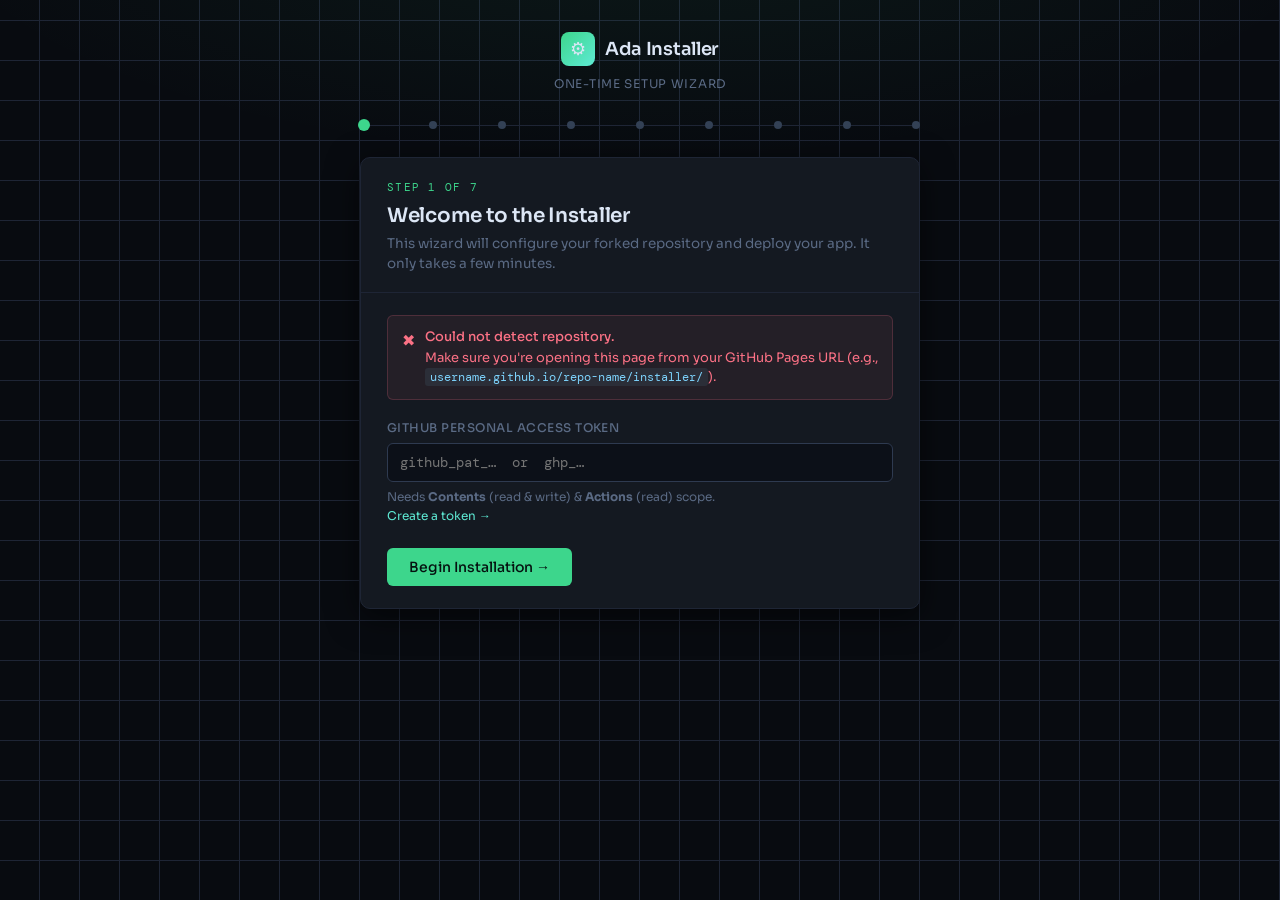
==== installer/index.html @ 3060eab3 "renamed:    .installer/index.html -> installer/index.html 	renamed:    .installer/installer.js -> in" ====
<!DOCTYPE html>
<html lang="en">
<head>
  <meta charset="UTF-8" />
  <meta name="viewport" content="width=device-width, initial-scale=1.0" />
  <title>Installer — Ada</title>
  <link rel="stylesheet" href="style.css" />
</head>
<body>

  <!-- Header -->
  <header class="installer-header">
    <div class="logo">
      <div class="logo-mark">⚙</div>
      <span class="logo-name">Ada Installer</span>
    </div>
    <div class="subtitle">One-time setup wizard</div>
  </header>

  <!-- Progress dots (one per STEPS entry in script.js) -->
  <nav class="progress-bar" aria-label="Progress">
    <div class="prog-dot current" title="Welcome"></div>
    <div class="prog-line"></div>
    <div class="prog-dot" title="Names"></div>
    <div class="prog-line"></div>
    <div class="prog-dot" title="Applying"></div>
    <div class="prog-line"></div>
    <div class="prog-dot" title="Workflows"></div>
    <div class="prog-line"></div>
    <div class="prog-dot" title="Vercel Guide"></div>
    <div class="prog-line"></div>
    <div class="prog-dot" title="Vercel URL"></div>
    <div class="prog-line"></div>
    <div class="prog-dot" title="Patching"></div>
    <div class="prog-line"></div>
    <div class="prog-dot" title="Success"></div>
    <div class="prog-line"></div>
    <div class="prog-dot" title="Cleanup"></div>
  </nav>

  <!-- ═══════════════════════════════════════════════════════════════
       STEP 1 · Welcome
  ═══════════════════════════════════════════════════════════════════ -->
  <section id="step-welcome" class="step active">
    <div class="card">
      <div class="card-header">
        <div class="step-label">Step 1 of 7</div>
        <h2>Welcome to the Installer</h2>
        <p>This wizard will configure your forked repository and deploy your app. It only takes a few minutes.</p>
      </div>
      <div class="card-body">

        <!-- Repo detection result -->
        <div id="detect-ok" class="detect-pill ok" style="display:none">
          <span class="pill-icon">✔</span>
          <div class="pill-body">
            <strong>Repository detected</strong>
            Repo: <code id="detected-repo"></code>&nbsp;&nbsp;·&nbsp;&nbsp;Host: <code id="detected-host"></code>
          </div>
        </div>
        <div id="detect-fail" class="detect-pill fail" style="display:none">
          <span class="pill-icon">✖</span>
          <div class="pill-body">
            <strong>Could not detect repository.</strong>
            Make sure you're opening this page from your GitHub Pages URL
            (e.g., <code>username.github.io/repo-name/installer/</code>).
          </div>
        </div>

        <!-- PAT input -->
        <div class="field">
          <label for="pat-input">GitHub Personal Access Token</label>
          <input id="pat-input" type="password" placeholder="github_pat_…  or  ghp_…" autocomplete="off" />
          <div class="hint">
            Needs <strong>Contents</strong> (read &amp; write) &amp; <strong>Actions</strong> (read) scope.<br>
            <a href="https://github.com/settings/tokens" target="_blank" rel="noopener">Create a token →</a>
          </div>
        </div>

        <div id="welcome-err" class="err-msg"></div>
        <div class="btn-row">
          <button id="welcome-btn" class="btn btn-primary" onclick="onWelcomeContinue()">
            Begin Installation →
          </button>
        </div>
      </div>
    </div>
  </section>

  <!-- ═══════════════════════════════════════════════════════════════
       STEP 2 · App Names
  ═══════════════════════════════════════════════════════════════════ -->
  <section id="step-names" class="step">
    <div class="card">
      <div class="card-header">
        <div class="step-label">Step 2 of 7</div>
        <h2>Name Your App</h2>
        <p>These names will be applied to the page title, the toolbar heading, and the PWA manifest.</p>
      </div>
      <div class="card-body">
        <div class="field">
          <label for="full-name">Full Name</label>
          <input id="full-name" type="text" placeholder="e.g. Class XI Notes" maxlength="60" />
          <div class="hint">Used in the browser tab, welcome screen, and the toolbar heading.</div>
        </div>
        <div class="field">
          <label for="short-name">Short Name</label>
          <input id="short-name" type="text" placeholder="e.g. Notes XI" maxlength="12" />
          <div class="hint">Shown on the home screen icon when installed as a PWA. Max 12 chars.</div>
        </div>
        <div id="names-err" class="err-msg"></div>
        <div class="btn-row">
          <button class="btn btn-primary" onclick="onNamesContinue()">Apply Names →</button>
          <button class="btn btn-ghost" onclick="showStep('welcome')">← Back</button>
        </div>
      </div>
    </div>
  </section>

  <!-- ═══════════════════════════════════════════════════════════════
       STEP 3 · Applying Changes
  ═══════════════════════════════════════════════════════════════════ -->
  <section id="step-applying" class="step">
    <div class="card">
      <div class="card-header">
        <div class="step-label">Step 3 of 7</div>
        <h2>Applying Changes</h2>
        <p>Committing patches to your repository. Please don't close this tab.</p>
      </div>
      <div class="card-body">
        <div id="apply-log" class="log-panel"></div>
        <div class="btn-row">
          <button id="apply-retry" class="btn btn-ghost" style="display:none" onclick="startApplying()">↺ Retry</button>
        </div>
      </div>
    </div>
  </section>

  <!-- ═══════════════════════════════════════════════════════════════
       STEP 4 · Waiting for Workflows
  ═══════════════════════════════════════════════════════════════════ -->
  <section id="step-workflows" class="step">
    <div class="card">
      <div class="card-header">
        <div class="step-label">Step 4 of 7</div>
        <h2>Waiting for GitHub Actions</h2>
        <p>Your commits triggered automated workflows. This usually takes under a minute.</p>
      </div>
      <div class="card-body">
        <div id="wf-status">Starting…</div>
        <div class="wf-track" id="wf-track">
          <div id="wf-bar"></div>
        </div>
        <p style="font-size:12.5px; color:var(--clr-muted); margin-bottom:16px;">
          You can also watch live progress in the
          <strong>Actions</strong> tab of your repository on GitHub.
        </p>
        <div class="btn-row">
          <button id="wf-continue" class="btn btn-primary" style="display:none" onclick="showStep('vercel-guide')">
            Continue →
          </button>
        </div>
      </div>
    </div>
  </section>

  <!-- ═══════════════════════════════════════════════════════════════
       STEP 5 · Vercel Setup Guide
  ═══════════════════════════════════════════════════════════════════ -->
  <section id="step-vercel-guide" class="step">
    <div class="card">
      <div class="card-header">
        <div class="step-label">Step 5 of 7</div>
        <h2>Vercel Deployment Setup</h2>
        <p>Follow these steps to deploy the backend API. The installer will complete the final wiring once you're done.</p>
      </div>
      <div class="card-body">
        <div class="guide-steps">

          <div class="guide-step">
            <div class="guide-step-num">1</div>
            <div class="guide-step-body">
              <strong>Create a Fine-Grained Personal Access Token</strong>
              Go to <a href="https://github.com/settings/personal-access-tokens/new" target="_blank" rel="noopener" style="color:var(--clr-accent2)">GitHub → Settings → Developer Settings → Fine-grained tokens → Generate new token</a>.
              Set <strong>Expiration</strong> to <em>No expiration</em>. Under <em>Repository access</em> choose your repo, then grant:
              <br><br>
              • <code>Contents</code> — Read &amp; Write<br>
              • <code>Actions</code> — Read &amp; Write
              <br><br>
              Copy the token — you will paste it as the <code>WM_PAT</code> environment variable in step 3 below.
            </div>
          </div>

          <div class="guide-step">
            <div class="guide-step-num">2</div>
            <div class="guide-step-body">
              <strong>Create a free Vercel Hobby account</strong>
              Sign up at <a href="https://vercel.com/signup" target="_blank" rel="noopener" style="color:var(--clr-accent2)">vercel.com/signup</a> and connect your GitHub account.
            </div>
          </div>

          <div class="guide-step">
            <div class="guide-step-num">3</div>
            <div class="guide-step-body">
              <strong>Import your repository and create a new project</strong>
              On your Vercel dashboard, click <em>Add New → Project</em>, then select your repository.
              <br><br>
              <span class="pill-warn">⚠ The project name becomes your public URL: <code>project-name.vercel.app</code></span>
              <br><br>
              Before deploying, add these <strong>Environment Variables</strong>:
              <table class="env-table">
                <thead><tr><th>Name</th><th>Value</th></tr></thead>
                <tbody>
                  <tr><td>WM_PAT</td><td>The Fine-Grained token from step 1</td></tr>
                  <tr><td>WM_SATOKEN</td><td>Your chosen 6-char code (enter below)</td></tr>
                </tbody>
              </table>
            </div>
          </div>

          <div class="guide-step">
            <div class="guide-step-num">4</div>
            <div class="guide-step-body">
              <strong>Click Deploy</strong> — Vercel will build and publish the project.
              Keep the deployment URL handy for the next step.
            </div>
          </div>

        </div><!-- end guide-steps -->

        <div class="divider"></div>

        <!-- Super Admin code input -->
        <div class="field">
          <label for="satoken-input">Your Super Admin Code (WM_SATOKEN)</label>
          <input id="satoken-input" type="text" maxlength="6"
                 placeholder="e.g. A1B2C3"
                 style="text-transform:uppercase; letter-spacing:.12em"
                 oninput="this.value=this.value.toUpperCase()" />
          <div class="hint">Exactly 6 characters — letters and digits only. This is your super-admin login code.</div>
        </div>

        <div id="vg-err" class="err-msg"></div>
        <div class="btn-row">
          <button class="btn btn-primary" onclick="onVercelGuideContinue()">I've Deployed — Continue →</button>
        </div>
      </div>
    </div>
  </section>

  <!-- ═══════════════════════════════════════════════════════════════
       STEP 6 · Vercel URL
  ═══════════════════════════════════════════════════════════════════ -->
  <section id="step-vercel-url" class="step">
    <div class="card">
      <div class="card-header">
        <div class="step-label">Step 6 of 7</div>
        <h2>Enter Your Vercel URL</h2>
        <p>Paste the full URL of your deployed Vercel project. The installer will verify it's reachable before saving it.</p>
      </div>
      <div class="card-body">
        <div class="field">
          <label for="vercel-url-input">Vercel Deployment URL</label>
          <input id="vercel-url-input" type="url" placeholder="https://my-project.vercel.app" />
          <div class="hint">
            Your Super Admin code is: <code id="vurl-satoken-hint" style="color:var(--clr-code)">—</code>
          </div>
        </div>
        <div id="vurl-err" class="err-msg"></div>
        <div class="btn-row">
          <button id="vurl-btn" class="btn btn-primary" onclick="onVercelUrlContinue()">Verify &amp; Finish →</button>
          <button class="btn btn-ghost" onclick="showStep('vercel-guide')">← Back</button>
        </div>
      </div>
    </div>
  </section>

  <!-- ═══════════════════════════════════════════════════════════════
       STEP 7 · Patching Vercel URL
  ═══════════════════════════════════════════════════════════════════ -->
  <section id="step-patching-vercel" class="step">
    <div class="card">
      <div class="card-header">
        <div class="step-label">Step 7 of 7</div>
        <h2>Finalising</h2>
        <p>Writing the Vercel URL into your repository. Almost done!</p>
      </div>
      <div class="card-body">
        <div id="pv-log" class="log-panel"></div>
        <div class="btn-row">
          <button id="pv-retry" class="btn btn-ghost" style="display:none" onclick="startPatchingVercel()">↺ Retry</button>
        </div>
      </div>
    </div>
  </section>

  <!-- ═══════════════════════════════════════════════════════════════
       STEP 8 · Success
  ═══════════════════════════════════════════════════════════════════ -->
  <section id="step-success" class="step">
    <div class="card">
      <div class="success-body">
        <div class="success-icon">🎉</div>
        <h2>Installation Complete!</h2>
        <p>
          Your app is fully configured. All repository files have been patched,
          your Vercel backend is wired up, and your GitHub Pages site is ready to go.
        </p>
        <br>
        <p style="font-size:12.5px; color:var(--clr-muted);">
          Click <strong>Close</strong> to remove the installer from your repository.
          This cannot be undone.
        </p>
        <br>
        <div class="btn-row" style="justify-content:center">
          <button class="btn btn-primary" onclick="startCleanup()">Close &amp; Remove Installer</button>
        </div>
      </div>
    </div>
  </section>

  <!-- ═══════════════════════════════════════════════════════════════
       STEP 9 · Cleanup
  ═══════════════════════════════════════════════════════════════════ -->
  <section id="step-cleanup" class="step">
    <div class="card">
      <div class="cleanup-body">
        <div class="cleanup-spinner"></div>
        <h2>Cleaning Up…</h2>
        <div class="warn-note">⚠&nbsp; Do not close this tab. It will close automatically.</div>
        <div id="cleanup-status">Preparing…</div>
        <div id="cleanup-fallback">
          <p>Tab could not be closed automatically.</p>
          <p>You can safely close this tab now.</p>
        </div>
      </div>
    </div>
  </section>

  <script src="installer.js"></script>
  <script src="script.js"></script>
</body>
</html>
---- installer/style.css ----
/* style.css — Ada Installer */

@import url('https://fonts.googleapis.com/css2?family=DM+Mono:ital,wght@0,300;0,400;0,500;1,400&family=Sora:wght@300;400;500;600;700&display=swap');

/* ── Variables ─────────────────────────────────────────────────────────────── */
:root {
  --bg          : #080b10;
  --bg-surface  : #0f1319;
  --bg-card     : #141921;
  --bg-input    : #0c1018;
  --border      : #1e2535;
  --border-hi   : #2e3a50;
  --clr-accent  : #3dd68c;
  --clr-accent2 : #5eead4;
  --clr-text    : #dce6f5;
  --clr-muted   : #5a6a84;
  --clr-dim     : #334155;
  --clr-error   : #fb7185;
  --clr-warn    : #fbbf24;
  --clr-code    : #7dd3fc;
  --ff-ui       : 'Sora', sans-serif;
  --ff-mono     : 'DM Mono', monospace;
  --radius      : 10px;
  --radius-sm   : 6px;
  --shadow      : 0 8px 32px rgba(0,0,0,.55);
}

/* ── Reset ─────────────────────────────────────────────────────────────────── */
*, *::before, *::after { box-sizing: border-box; margin: 0; padding: 0; }
html, body {
  height: 100%; min-height: 100vh;
  background: var(--bg);
  color: var(--clr-text);
  font-family: var(--ff-ui);
  font-size: 15px;
  line-height: 1.6;
  -webkit-font-smoothing: antialiased;
}

/* ── Layout ─────────────────────────────────────────────────────────────────── */
body {
  display: flex;
  flex-direction: column;
  align-items: center;
  justify-content: flex-start;
  padding: 32px 16px 60px;
  background-image:
    radial-gradient(ellipse 80% 40% at 50% -10%, rgba(61,214,140,.07) 0%, transparent 70%),
    repeating-linear-gradient(0deg, transparent, transparent 39px, var(--border) 39px, var(--border) 40px),
    repeating-linear-gradient(90deg, transparent, transparent 39px, var(--border) 39px, var(--border) 40px);
}

/* ── Header ─────────────────────────────────────────────────────────────────── */
.installer-header {
  width: 100%;
  max-width: 560px;
  margin-bottom: 28px;
  text-align: center;
}
.installer-header .logo {
  display: inline-flex;
  align-items: center;
  gap: 10px;
  margin-bottom: 8px;
}
.installer-header .logo-mark {
  width: 34px; height: 34px;
  border-radius: 8px;
  background: linear-gradient(135deg, var(--clr-accent), var(--clr-accent2));
  display: flex; align-items: center; justify-content: center;
  font-size: 18px;
}
.installer-header .logo-name {
  font-size: 18px; font-weight: 600; letter-spacing: -.3px;
}
.installer-header .subtitle {
  font-size: 12px; color: var(--clr-muted); letter-spacing: .06em; text-transform: uppercase;
}

/* ── Progress dots ──────────────────────────────────────────────────────────── */
.progress-bar {
  display: flex;
  align-items: center;
  gap: 0;
  margin-bottom: 28px;
  width: 100%;
  max-width: 560px;
}
.prog-dot {
  width: 8px; height: 8px;
  border-radius: 50%;
  background: var(--clr-dim);
  transition: background .3s, transform .3s;
  flex-shrink: 0;
}
.prog-dot.done    { background: var(--clr-accent); }
.prog-dot.current { background: var(--clr-accent); transform: scale(1.5); }
.prog-line {
  flex: 1;
  height: 1px;
  background: var(--border);
}

/* ── Card ───────────────────────────────────────────────────────────────────── */
.card {
  width: 100%;
  max-width: 560px;
  background: var(--bg-card);
  border: 1px solid var(--border);
  border-radius: var(--radius);
  box-shadow: var(--shadow);
  overflow: hidden;
}
.card-header {
  padding: 22px 26px 18px;
  border-bottom: 1px solid var(--border);
}
.card-header .step-label {
  font-size: 10.5px;
  letter-spacing: .12em;
  text-transform: uppercase;
  color: var(--clr-accent);
  font-family: var(--ff-mono);
  margin-bottom: 6px;
}
.card-header h2 {
  font-size: 20px;
  font-weight: 600;
  letter-spacing: -.3px;
  line-height: 1.25;
}
.card-header p {
  margin-top: 6px;
  font-size: 13.5px;
  color: var(--clr-muted);
  line-height: 1.5;
}
.card-body { padding: 22px 26px; }
.card-body + .card-body { padding-top: 0; }

/* ── Step visibility ────────────────────────────────────────────────────────── */
.step { display: none; width: 100%; max-width: 560px; }
.step.active { display: block; animation: fadeUp .28s ease; }
@keyframes fadeUp {
  from { opacity: 0; transform: translateY(12px); }
  to   { opacity: 1; transform: translateY(0); }
}

/* ── Detection pill ─────────────────────────────────────────────────────────── */
.detect-pill {
  display: flex; align-items: flex-start; gap: 10px;
  padding: 12px 14px;
  border-radius: var(--radius-sm);
  font-size: 13px;
  line-height: 1.45;
  margin-bottom: 18px;
}
.detect-pill.ok   { background: rgba(61,214,140,.08); border: 1px solid rgba(61,214,140,.2); }
.detect-pill.fail { background: rgba(251,113,133,.07); border: 1px solid rgba(251,113,133,.2); color: var(--clr-error); }
.detect-pill .pill-icon { font-size: 16px; flex-shrink: 0; margin-top: 1px; }
.detect-pill .pill-body strong { display: block; font-weight: 500; margin-bottom: 2px; }
.detect-pill .pill-body code {
  font-family: var(--ff-mono);
  font-size: 12px;
  color: var(--clr-code);
  background: rgba(125,211,252,.08);
  padding: 1px 5px;
  border-radius: 3px;
}

/* ── Form elements ──────────────────────────────────────────────────────────── */
.field { margin-bottom: 16px; }
.field label {
  display: block;
  font-size: 12px;
  font-weight: 500;
  letter-spacing: .04em;
  text-transform: uppercase;
  color: var(--clr-muted);
  margin-bottom: 6px;
}
.field input[type="text"],
.field input[type="password"],
.field input[type="url"] {
  width: 100%;
  padding: 10px 12px;
  background: var(--bg-input);
  border: 1px solid var(--border-hi);
  border-radius: var(--radius-sm);
  color: var(--clr-text);
  font-family: var(--ff-mono);
  font-size: 13.5px;
  outline: none;
  transition: border-color .2s, box-shadow .2s;
}
.field input:focus {
  border-color: var(--clr-accent);
  box-shadow: 0 0 0 3px rgba(61,214,140,.12);
}
.field .hint {
  margin-top: 5px;
  font-size: 12px;
  color: var(--clr-muted);
}
.field .hint a { color: var(--clr-accent2); text-decoration: none; }
.field .hint a:hover { text-decoration: underline; }

/* ── Error messages ─────────────────────────────────────────────────────────── */
.err-msg {
  display: none;
  margin-bottom: 12px;
  padding: 9px 12px;
  border-radius: var(--radius-sm);
  background: rgba(251,113,133,.08);
  border: 1px solid rgba(251,113,133,.25);
  color: var(--clr-error);
  font-size: 13px;
}

/* ── Buttons ────────────────────────────────────────────────────────────────── */
.btn {
  display: inline-flex;
  align-items: center; justify-content: center;
  gap: 7px;
  padding: 10px 22px;
  border-radius: var(--radius-sm);
  font-family: var(--ff-ui);
  font-size: 14px;
  font-weight: 500;
  cursor: pointer;
  border: none;
  transition: opacity .15s, transform .1s;
}
.btn:disabled { opacity: .45; cursor: not-allowed; }
.btn:not(:disabled):active { transform: scale(.97); }
.btn-primary {
  background: var(--clr-accent);
  color: #051210;
}
.btn-primary:not(:disabled):hover { opacity: .88; }
.btn-ghost {
  background: transparent;
  border: 1px solid var(--border-hi);
  color: var(--clr-text);
}
.btn-ghost:not(:disabled):hover { border-color: var(--clr-accent); color: var(--clr-accent); }
.btn-danger {
  background: rgba(251,113,133,.12);
  border: 1px solid rgba(251,113,133,.3);
  color: var(--clr-error);
}
.btn-row { display: flex; gap: 10px; flex-wrap: wrap; padding-top: 6px; }

/* ── Log panel ──────────────────────────────────────────────────────────────── */
.log-panel {
  background: var(--bg);
  border: 1px solid var(--border);
  border-radius: var(--radius-sm);
  padding: 12px 14px;
  font-family: var(--ff-mono);
  font-size: 12.5px;
  line-height: 1.65;
  max-height: 280px;
  overflow-y: auto;
  margin-bottom: 16px;
}
.log-panel::-webkit-scrollbar { width: 4px; }
.log-panel::-webkit-scrollbar-track { background: transparent; }
.log-panel::-webkit-scrollbar-thumb { background: var(--border-hi); border-radius: 4px; }
.log-line { padding: 1px 0; }
.log-info    { color: var(--clr-muted); }
.log-success { color: var(--clr-accent); }
.log-error   { color: var(--clr-error); }

/* ── Workflow progress bar ──────────────────────────────────────────────────── */
.wf-track {
  background: var(--border);
  border-radius: 4px;
  height: 6px;
  overflow: hidden;
  margin: 16px 0 10px;
}
#wf-bar {
  height: 100%;
  width: 0%;
  background: linear-gradient(90deg, var(--clr-accent), var(--clr-accent2));
  border-radius: 4px;
  transition: width .8s ease;
}
.bar-done #wf-bar { animation: shimmer 1.5s infinite; }
@keyframes shimmer {
  0%   { filter: brightness(1); }
  50%  { filter: brightness(1.3); }
  100% { filter: brightness(1); }
}
#wf-status {
  font-family: var(--ff-mono);
  font-size: 12.5px;
  color: var(--clr-muted);
  min-height: 18px;
}

/* ── Guide steps ────────────────────────────────────────────────────────────── */
.guide-steps { display: flex; flex-direction: column; gap: 14px; margin-bottom: 18px; }
.guide-step {
  display: flex;
  gap: 12px;
  align-items: flex-start;
  padding: 13px 15px;
  background: var(--bg-surface);
  border: 1px solid var(--border);
  border-radius: var(--radius-sm);
}
.guide-step-num {
  width: 22px; height: 22px; flex-shrink: 0;
  border-radius: 50%;
  background: var(--clr-accent);
  color: #051210;
  display: flex; align-items: center; justify-content: center;
  font-size: 11px; font-weight: 700;
  margin-top: 1px;
}
.guide-step-body { flex: 1; font-size: 13.5px; line-height: 1.55; }
.guide-step-body strong { display: block; font-weight: 600; margin-bottom: 3px; }
.guide-step-body code {
  font-family: var(--ff-mono); font-size: 12px;
  color: var(--clr-code);
  background: rgba(125,211,252,.07);
  padding: 1px 5px; border-radius: 3px;
}
.guide-step-body .pill-warn {
  display: inline-flex; align-items: center; gap: 5px;
  margin-top: 5px;
  padding: 4px 9px;
  border-radius: 4px;
  background: rgba(251,191,36,.08);
  border: 1px solid rgba(251,191,36,.22);
  color: var(--clr-warn);
  font-size: 12px;
}
.env-table { width: 100%; border-collapse: collapse; font-size: 13px; margin-top: 6px; }
.env-table th, .env-table td { padding: 5px 8px; text-align: left; }
.env-table th { color: var(--clr-muted); font-weight: 500; font-size: 11px; letter-spacing: .05em; text-transform: uppercase; }
.env-table td { font-family: var(--ff-mono); font-size: 12.5px; }
.env-table td:first-child { color: var(--clr-code); }
.env-table td:last-child { color: var(--clr-muted); }

/* ── Success screen ─────────────────────────────────────────────────────────── */
.success-body {
  display: flex;
  flex-direction: column;
  align-items: center;
  text-align: center;
  padding: 36px 26px 28px;
}
.success-icon {
  font-size: 52px;
  margin-bottom: 14px;
  animation: popIn .4s cubic-bezier(.34,1.56,.64,1);
}
@keyframes popIn {
  from { opacity: 0; transform: scale(.4); }
  to   { opacity: 1; transform: scale(1); }
}
.success-body h2 { font-size: 24px; font-weight: 700; letter-spacing: -.4px; margin-bottom: 8px; }
.success-body p  { font-size: 14px; color: var(--clr-muted); max-width: 360px; line-height: 1.55; }

/* ── Cleanup screen ─────────────────────────────────────────────────────────── */
.cleanup-body {
  display: flex; flex-direction: column; align-items: center;
  text-align: center; padding: 36px 26px 28px;
}
.cleanup-spinner {
  width: 44px; height: 44px;
  border: 3px solid var(--border);
  border-top-color: var(--clr-accent);
  border-radius: 50%;
  animation: spin 1s linear infinite;
  margin-bottom: 18px;
}
@keyframes spin { to { transform: rotate(360deg); } }
.cleanup-body h2   { font-size: 20px; font-weight: 600; margin-bottom: 6px; }
.cleanup-body .warn-note {
  margin-bottom: 14px;
  padding: 8px 14px;
  border-radius: var(--radius-sm);
  background: rgba(251,191,36,.07);
  border: 1px solid rgba(251,191,36,.2);
  color: var(--clr-warn);
  font-size: 13px;
}
#cleanup-status { font-family: var(--ff-mono); font-size: 13px; color: var(--clr-muted); min-height: 18px; }
#cleanup-fallback {
  display: none;
  margin-top: 18px;
  font-size: 13px;
  color: var(--clr-muted);
  text-align: center;
}
#cleanup-fallback a { color: var(--clr-accent); text-decoration: none; }

/* ── Divider ────────────────────────────────────────────────────────────────── */
.divider { height: 1px; background: var(--border); margin: 4px 0 18px; }

/* ── Scrollbar global ───────────────────────────────────────────────────────── */
::-webkit-scrollbar { width: 6px; }
::-webkit-scrollbar-track { background: var(--bg); }
::-webkit-scrollbar-thumb { background: var(--border-hi); border-radius: 4px; }
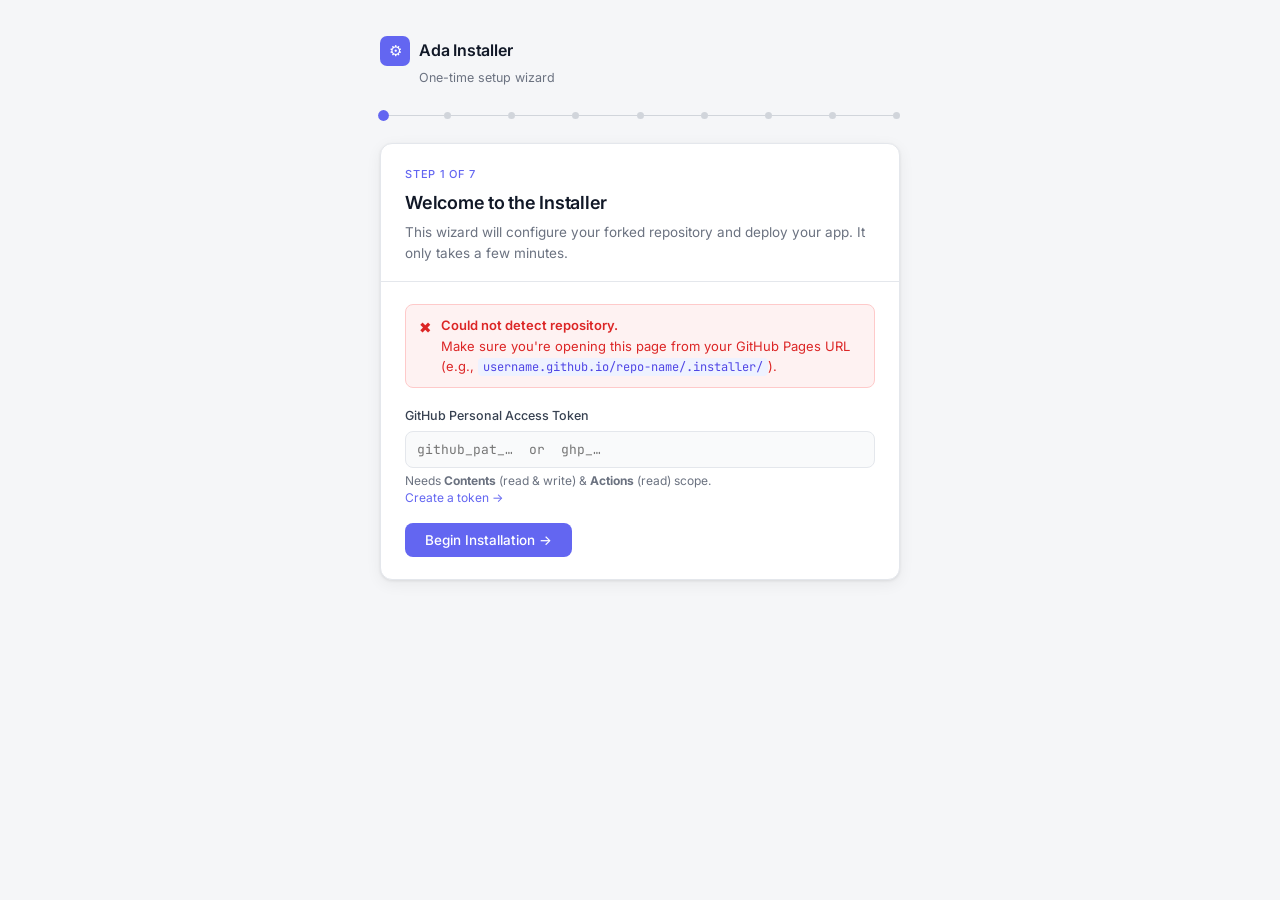
==== commit 46cb179f: "modified:   installer/index.html 	modified:   installer/installer.js 	modified:   installer/script.j" ====
--- a/installer/index.html
+++ b/installer/index.html
@@ -3,7 +3,7 @@
 <head>
   <meta charset="UTF-8" />
   <meta name="viewport" content="width=device-width, initial-scale=1.0" />
-  <title>Installer — Ada</title>
+  <title>Ada Installer</title>
   <link rel="stylesheet" href="style.css" />
 </head>
 <body>
@@ -63,7 +63,7 @@
           <div class="pill-body">
             <strong>Could not detect repository.</strong>
             Make sure you're opening this page from your GitHub Pages URL
-            (e.g., <code>username.github.io/repo-name/installer/</code>).
+            (e.g., <code>username.github.io/repo-name/.installer/</code>).
           </div>
         </div>
 
@@ -212,7 +212,7 @@
                 <thead><tr><th>Name</th><th>Value</th></tr></thead>
                 <tbody>
                   <tr><td>WM_PAT</td><td>The Fine-Grained token from step 1</td></tr>
-                  <tr><td>WM_SATOKEN</td><td>Your chosen 6-char code (enter below)</td></tr>
+                  <tr><td>WM_SATOKEN</td><td>The 6-char code you choose below — your super-admin login</td></tr>
                 </tbody>
               </table>
             </div>
@@ -232,12 +232,16 @@
 
         <!-- Super Admin code input -->
         <div class="field">
-          <label for="satoken-input">Your Super Admin Code (WM_SATOKEN)</label>
+          <label for="satoken-input">Choose a Super Admin Code</label>
           <input id="satoken-input" type="text" maxlength="6"
                  placeholder="e.g. A1B2C3"
-                 style="text-transform:uppercase; letter-spacing:.12em"
+                 style="text-transform:uppercase; letter-spacing:.14em; font-weight:500"
                  oninput="this.value=this.value.toUpperCase()" />
-          <div class="hint">Exactly 6 characters — letters and digits only. This is your super-admin login code.</div>
+          <div class="hint">
+            Exactly 6 characters — letters and digits only.<br>
+            You will add this as the <code>WM_SATOKEN</code> environment variable in Vercel.
+            It becomes your super-admin login code inside the app.
+          </div>
         </div>
 
         <div id="vg-err" class="err-msg"></div>
@@ -259,12 +263,19 @@
         <p>Paste the full URL of your deployed Vercel project. The installer will verify it's reachable before saving it.</p>
       </div>
       <div class="card-body">
+        <!-- SATOKEN reminder — shown after step 5 is completed -->
+        <div id="satoken-reminder" class="satoken-banner" style="display:none">
+          <div>
+            <div class="sb-label">Your WM_SATOKEN — set this in Vercel before deploying</div>
+            <div class="sb-value" id="satoken-reminder-value">——————</div>
+            <div class="sb-note">Add this as an environment variable named <code>WM_SATOKEN</code> in your Vercel project settings.</div>
+          </div>
+        </div>
+
         <div class="field">
           <label for="vercel-url-input">Vercel Deployment URL</label>
           <input id="vercel-url-input" type="url" placeholder="https://my-project.vercel.app" />
-          <div class="hint">
-            Your Super Admin code is: <code id="vurl-satoken-hint" style="color:var(--clr-code)">—</code>
-          </div>
+          <div class="hint">Paste the URL Vercel gave you after deployment.</div>
         </div>
         <div id="vurl-err" class="err-msg"></div>
         <div class="btn-row">
@@ -303,7 +314,7 @@
         <div class="success-icon">🎉</div>
         <h2>Installation Complete!</h2>
         <p>
-          Your app is fully configured. All repository files have been patched,
+          Your ADANotes app is fully configured. All repository files have been patched,
           your Vercel backend is wired up, and your GitHub Pages site is ready to go.
         </p>
         <br>
--- a/installer/style.css
+++ b/installer/style.css
@@ -1,38 +1,43 @@
 /* style.css — Ada Installer */
 
-@import url('https://fonts.googleapis.com/css2?family=DM+Mono:ital,wght@0,300;0,400;0,500;1,400&family=Sora:wght@300;400;500;600;700&display=swap');
+@import url('https://fonts.googleapis.com/css2?family=Inter:wght@400;500;600&family=JetBrains+Mono:wght@400;500&display=swap');
 
 /* ── Variables ─────────────────────────────────────────────────────────────── */
 :root {
-  --bg          : #080b10;
-  --bg-surface  : #0f1319;
-  --bg-card     : #141921;
-  --bg-input    : #0c1018;
-  --border      : #1e2535;
-  --border-hi   : #2e3a50;
-  --clr-accent  : #3dd68c;
-  --clr-accent2 : #5eead4;
-  --clr-text    : #dce6f5;
-  --clr-muted   : #5a6a84;
-  --clr-dim     : #334155;
-  --clr-error   : #fb7185;
-  --clr-warn    : #fbbf24;
-  --clr-code    : #7dd3fc;
-  --ff-ui       : 'Sora', sans-serif;
-  --ff-mono     : 'DM Mono', monospace;
-  --radius      : 10px;
-  --radius-sm   : 6px;
-  --shadow      : 0 8px 32px rgba(0,0,0,.55);
+  --bg          : #f5f6f8;
+  --bg-card     : #ffffff;
+  --bg-input    : #f9fafb;
+  --border      : #e4e7ec;
+  --border-focus: #6366f1;
+  --clr-accent  : #6366f1;
+  --clr-accent-l: #eef2ff;
+  --clr-text    : #111827;
+  --clr-sub     : #374151;
+  --clr-muted   : #6b7280;
+  --clr-dim     : #d1d5db;
+  --clr-success : #16a34a;
+  --clr-success-l: #f0fdf4;
+  --clr-error   : #dc2626;
+  --clr-error-l : #fef2f2;
+  --clr-warn    : #b45309;
+  --clr-warn-l  : #fffbeb;
+  --clr-code    : #4f46e5;
+  --clr-code-bg : #eef2ff;
+  --ff-ui       : 'Inter', sans-serif;
+  --ff-mono     : 'JetBrains Mono', monospace;
+  --radius      : 12px;
+  --radius-sm   : 8px;
+  --shadow      : 0 1px 3px rgba(0,0,0,.08), 0 4px 16px rgba(0,0,0,.06);
 }
 
 /* ── Reset ─────────────────────────────────────────────────────────────────── */
 *, *::before, *::after { box-sizing: border-box; margin: 0; padding: 0; }
 html, body {
-  height: 100%; min-height: 100vh;
+  min-height: 100vh;
   background: var(--bg);
   color: var(--clr-text);
   font-family: var(--ff-ui);
-  font-size: 15px;
+  font-size: 14.5px;
   line-height: 1.6;
   -webkit-font-smoothing: antialiased;
 }
@@ -42,69 +47,72 @@
   display: flex;
   flex-direction: column;
   align-items: center;
-  justify-content: flex-start;
-  padding: 32px 16px 60px;
-  background-image:
-    radial-gradient(ellipse 80% 40% at 50% -10%, rgba(61,214,140,.07) 0%, transparent 70%),
-    repeating-linear-gradient(0deg, transparent, transparent 39px, var(--border) 39px, var(--border) 40px),
-    repeating-linear-gradient(90deg, transparent, transparent 39px, var(--border) 39px, var(--border) 40px);
+  padding: 36px 16px 64px;
 }
 
 /* ── Header ─────────────────────────────────────────────────────────────────── */
 .installer-header {
   width: 100%;
-  max-width: 560px;
-  margin-bottom: 28px;
-  text-align: center;
+  max-width: 520px;
+  margin-bottom: 24px;
 }
 .installer-header .logo {
-  display: inline-flex;
+  display: flex;
   align-items: center;
-  gap: 10px;
-  margin-bottom: 8px;
+  gap: 9px;
+  margin-bottom: 2px;
 }
 .installer-header .logo-mark {
-  width: 34px; height: 34px;
-  border-radius: 8px;
-  background: linear-gradient(135deg, var(--clr-accent), var(--clr-accent2));
+  width: 30px; height: 30px;
+  border-radius: 7px;
+  background: var(--clr-accent);
+  color: #fff;
   display: flex; align-items: center; justify-content: center;
-  font-size: 18px;
+  font-size: 15px;
 }
 .installer-header .logo-name {
-  font-size: 18px; font-weight: 600; letter-spacing: -.3px;
+  font-size: 16px;
+  font-weight: 600;
+  color: var(--clr-text);
+  letter-spacing: -.2px;
 }
 .installer-header .subtitle {
-  font-size: 12px; color: var(--clr-muted); letter-spacing: .06em; text-transform: uppercase;
-}
-
-/* ── Progress dots ──────────────────────────────────────────────────────────── */
+  font-size: 12.5px;
+  color: var(--clr-muted);
+  margin-left: 39px;
+}
+
+/* ── Progress ───────────────────────────────────────────────────────────────── */
 .progress-bar {
   display: flex;
   align-items: center;
+  width: 100%;
+  max-width: 520px;
+  margin-bottom: 24px;
   gap: 0;
-  margin-bottom: 28px;
-  width: 100%;
-  max-width: 560px;
 }
 .prog-dot {
-  width: 8px; height: 8px;
+  width: 7px; height: 7px;
   border-radius: 50%;
   background: var(--clr-dim);
-  transition: background .3s, transform .3s;
   flex-shrink: 0;
+  transition: background .25s, transform .25s;
 }
 .prog-dot.done    { background: var(--clr-accent); }
-.prog-dot.current { background: var(--clr-accent); transform: scale(1.5); }
-.prog-line {
-  flex: 1;
-  height: 1px;
-  background: var(--border);
+.prog-dot.current { background: var(--clr-accent); transform: scale(1.55); }
+.prog-line { flex: 1; height: 1px; background: var(--clr-dim); }
+
+/* ── Step visibility ────────────────────────────────────────────────────────── */
+.step { display: none; width: 100%; max-width: 520px; }
+.step.active { display: block; animation: slideIn .22s ease; }
+@keyframes slideIn {
+  from { opacity: 0; transform: translateY(8px); }
+  to   { opacity: 1; transform: translateY(0); }
 }
 
 /* ── Card ───────────────────────────────────────────────────────────────────── */
 .card {
   width: 100%;
-  max-width: 560px;
   background: var(--bg-card);
   border: 1px solid var(--border);
   border-radius: var(--radius);
@@ -112,297 +120,300 @@
   overflow: hidden;
 }
 .card-header {
-  padding: 22px 26px 18px;
+  padding: 22px 24px 18px;
   border-bottom: 1px solid var(--border);
 }
 .card-header .step-label {
-  font-size: 10.5px;
-  letter-spacing: .12em;
+  font-size: 11px;
+  font-weight: 500;
+  letter-spacing: .07em;
   text-transform: uppercase;
   color: var(--clr-accent);
-  font-family: var(--ff-mono);
-  margin-bottom: 6px;
+  margin-bottom: 5px;
 }
 .card-header h2 {
-  font-size: 20px;
+  font-size: 18px;
   font-weight: 600;
-  letter-spacing: -.3px;
-  line-height: 1.25;
+  letter-spacing: -.25px;
+  color: var(--clr-text);
 }
 .card-header p {
-  margin-top: 6px;
+  margin-top: 5px;
   font-size: 13.5px;
   color: var(--clr-muted);
   line-height: 1.5;
 }
-.card-body { padding: 22px 26px; }
-.card-body + .card-body { padding-top: 0; }
-
-/* ── Step visibility ────────────────────────────────────────────────────────── */
-.step { display: none; width: 100%; max-width: 560px; }
-.step.active { display: block; animation: fadeUp .28s ease; }
-@keyframes fadeUp {
-  from { opacity: 0; transform: translateY(12px); }
-  to   { opacity: 1; transform: translateY(0); }
-}
+.card-body { padding: 22px 24px; }
 
 /* ── Detection pill ─────────────────────────────────────────────────────────── */
 .detect-pill {
-  display: flex; align-items: flex-start; gap: 10px;
-  padding: 12px 14px;
-  border-radius: var(--radius-sm);
-  font-size: 13px;
-  line-height: 1.45;
+  display: flex;
+  align-items: flex-start;
+  gap: 9px;
+  padding: 11px 13px;
+  border-radius: var(--radius-sm);
+  font-size: 13px;
+  line-height: 1.5;
   margin-bottom: 18px;
 }
-.detect-pill.ok   { background: rgba(61,214,140,.08); border: 1px solid rgba(61,214,140,.2); }
-.detect-pill.fail { background: rgba(251,113,133,.07); border: 1px solid rgba(251,113,133,.2); color: var(--clr-error); }
-.detect-pill .pill-icon { font-size: 16px; flex-shrink: 0; margin-top: 1px; }
-.detect-pill .pill-body strong { display: block; font-weight: 500; margin-bottom: 2px; }
-.detect-pill .pill-body code {
-  font-family: var(--ff-mono);
-  font-size: 12px;
-  color: var(--clr-code);
-  background: rgba(125,211,252,.08);
-  padding: 1px 5px;
-  border-radius: 3px;
-}
-
-/* ── Form elements ──────────────────────────────────────────────────────────── */
+.detect-pill.ok   {
+  background: var(--clr-success-l);
+  border: 1px solid #bbf7d0;
+  color: #15803d;
+}
+.detect-pill.fail {
+  background: var(--clr-error-l);
+  border: 1px solid #fecaca;
+  color: var(--clr-error);
+}
+.detect-pill .pill-icon { font-size: 15px; flex-shrink: 0; margin-top: 1px; }
+.detect-pill strong { display: block; font-weight: 600; margin-bottom: 2px; }
+
+/* ── Form ───────────────────────────────────────────────────────────────────── */
 .field { margin-bottom: 16px; }
 .field label {
   display: block;
-  font-size: 12px;
+  font-size: 12.5px;
   font-weight: 500;
-  letter-spacing: .04em;
-  text-transform: uppercase;
-  color: var(--clr-muted);
-  margin-bottom: 6px;
-}
-.field input[type="text"],
-.field input[type="password"],
-.field input[type="url"] {
+  color: var(--clr-sub);
+  margin-bottom: 5px;
+}
+.field input {
   width: 100%;
-  padding: 10px 12px;
+  padding: 9px 11px;
   background: var(--bg-input);
-  border: 1px solid var(--border-hi);
+  border: 1px solid var(--border);
   border-radius: var(--radius-sm);
   color: var(--clr-text);
   font-family: var(--ff-mono);
-  font-size: 13.5px;
+  font-size: 13px;
   outline: none;
-  transition: border-color .2s, box-shadow .2s;
+  transition: border-color .15s, box-shadow .15s;
 }
 .field input:focus {
-  border-color: var(--clr-accent);
-  box-shadow: 0 0 0 3px rgba(61,214,140,.12);
+  border-color: var(--border-focus);
+  box-shadow: 0 0 0 3px rgba(99,102,241,.1);
+  background: #fff;
 }
 .field .hint {
   margin-top: 5px;
   font-size: 12px;
   color: var(--clr-muted);
-}
-.field .hint a { color: var(--clr-accent2); text-decoration: none; }
+  line-height: 1.4;
+}
+.field .hint a { color: var(--clr-accent); text-decoration: none; }
 .field .hint a:hover { text-decoration: underline; }
 
-/* ── Error messages ─────────────────────────────────────────────────────────── */
+/* inline code */
+code {
+  font-family: var(--ff-mono);
+  font-size: 12px;
+  color: var(--clr-code);
+  background: var(--clr-code-bg);
+  padding: 1px 5px;
+  border-radius: 4px;
+}
+
+/* ── Error / warning banners ────────────────────────────────────────────────── */
 .err-msg {
   display: none;
   margin-bottom: 12px;
   padding: 9px 12px;
   border-radius: var(--radius-sm);
-  background: rgba(251,113,133,.08);
-  border: 1px solid rgba(251,113,133,.25);
+  background: var(--clr-error-l);
+  border: 1px solid #fecaca;
   color: var(--clr-error);
   font-size: 13px;
+}
+.warn-banner {
+  display: flex;
+  align-items: flex-start;
+  gap: 8px;
+  padding: 10px 13px;
+  border-radius: var(--radius-sm);
+  background: var(--clr-warn-l);
+  border: 1px solid #fde68a;
+  color: var(--clr-warn);
+  font-size: 13px;
+  margin-bottom: 16px;
+}
+.warn-banner .wi { flex-shrink: 0; font-size: 15px; }
+
+/* ── Satoken reminder banner ─────────────────────────────────────────────────── */
+.satoken-banner {
+  display: none;
+  align-items: center;
+  justify-content: space-between;
+  gap: 10px;
+  padding: 12px 14px;
+  border-radius: var(--radius-sm);
+  background: var(--clr-accent-l);
+  border: 1px solid #c7d2fe;
+  margin-bottom: 16px;
+}
+.satoken-banner .sb-label {
+  font-size: 12px;
+  color: var(--clr-accent);
+  font-weight: 500;
+  margin-bottom: 2px;
+}
+.satoken-banner .sb-value {
+  font-family: var(--ff-mono);
+  font-size: 20px;
+  font-weight: 600;
+  color: var(--clr-text);
+  letter-spacing: .18em;
+}
+.satoken-banner .sb-note {
+  font-size: 12px;
+  color: var(--clr-muted);
 }
 
 /* ── Buttons ────────────────────────────────────────────────────────────────── */
 .btn {
-  display: inline-flex;
-  align-items: center; justify-content: center;
-  gap: 7px;
-  padding: 10px 22px;
+  display: inline-flex; align-items: center; justify-content: center;
+  gap: 6px;
+  padding: 9px 20px;
   border-radius: var(--radius-sm);
   font-family: var(--ff-ui);
-  font-size: 14px;
+  font-size: 13.5px;
   font-weight: 500;
   cursor: pointer;
   border: none;
-  transition: opacity .15s, transform .1s;
+  transition: background .15s, opacity .15s;
 }
 .btn:disabled { opacity: .45; cursor: not-allowed; }
-.btn:not(:disabled):active { transform: scale(.97); }
+.btn:not(:disabled):active { opacity: .8; }
+
 .btn-primary {
   background: var(--clr-accent);
-  color: #051210;
-}
-.btn-primary:not(:disabled):hover { opacity: .88; }
+  color: #fff;
+}
+.btn-primary:not(:disabled):hover { background: #4f46e5; }
+
 .btn-ghost {
   background: transparent;
-  border: 1px solid var(--border-hi);
-  color: var(--clr-text);
-}
-.btn-ghost:not(:disabled):hover { border-color: var(--clr-accent); color: var(--clr-accent); }
-.btn-danger {
-  background: rgba(251,113,133,.12);
-  border: 1px solid rgba(251,113,133,.3);
-  color: var(--clr-error);
-}
-.btn-row { display: flex; gap: 10px; flex-wrap: wrap; padding-top: 6px; }
+  border: 1px solid var(--border);
+  color: var(--clr-sub);
+}
+.btn-ghost:not(:disabled):hover { border-color: #9ca3af; }
+
+.btn-row { display: flex; gap: 8px; flex-wrap: wrap; margin-top: 4px; }
 
 /* ── Log panel ──────────────────────────────────────────────────────────────── */
 .log-panel {
-  background: var(--bg);
+  background: #fafafa;
   border: 1px solid var(--border);
   border-radius: var(--radius-sm);
   padding: 12px 14px;
   font-family: var(--ff-mono);
   font-size: 12.5px;
-  line-height: 1.65;
-  max-height: 280px;
+  line-height: 1.7;
+  max-height: 260px;
   overflow-y: auto;
   margin-bottom: 16px;
 }
 .log-panel::-webkit-scrollbar { width: 4px; }
-.log-panel::-webkit-scrollbar-track { background: transparent; }
-.log-panel::-webkit-scrollbar-thumb { background: var(--border-hi); border-radius: 4px; }
-.log-line { padding: 1px 0; }
+.log-panel::-webkit-scrollbar-thumb { background: var(--clr-dim); border-radius: 4px; }
 .log-info    { color: var(--clr-muted); }
-.log-success { color: var(--clr-accent); }
+.log-success { color: var(--clr-success); }
 .log-error   { color: var(--clr-error); }
 
-/* ── Workflow progress bar ──────────────────────────────────────────────────── */
+/* ── Workflow bar ───────────────────────────────────────────────────────────── */
 .wf-track {
-  background: var(--border);
+  background: var(--clr-dim);
   border-radius: 4px;
-  height: 6px;
+  height: 5px;
   overflow: hidden;
-  margin: 16px 0 10px;
+  margin: 12px 0 8px;
 }
 #wf-bar {
   height: 100%;
   width: 0%;
-  background: linear-gradient(90deg, var(--clr-accent), var(--clr-accent2));
+  background: var(--clr-accent);
   border-radius: 4px;
-  transition: width .8s ease;
-}
-.bar-done #wf-bar { animation: shimmer 1.5s infinite; }
-@keyframes shimmer {
-  0%   { filter: brightness(1); }
-  50%  { filter: brightness(1.3); }
-  100% { filter: brightness(1); }
+  transition: width .7s ease;
 }
 #wf-status {
-  font-family: var(--ff-mono);
-  font-size: 12.5px;
+  font-size: 13px;
   color: var(--clr-muted);
   min-height: 18px;
 }
 
 /* ── Guide steps ────────────────────────────────────────────────────────────── */
-.guide-steps { display: flex; flex-direction: column; gap: 14px; margin-bottom: 18px; }
+.guide-steps { display: flex; flex-direction: column; gap: 10px; margin-bottom: 18px; }
 .guide-step {
   display: flex;
   gap: 12px;
   align-items: flex-start;
-  padding: 13px 15px;
-  background: var(--bg-surface);
+  padding: 13px 14px;
+  background: var(--bg);
   border: 1px solid var(--border);
   border-radius: var(--radius-sm);
 }
 .guide-step-num {
-  width: 22px; height: 22px; flex-shrink: 0;
+  width: 20px; height: 20px; flex-shrink: 0;
   border-radius: 50%;
   background: var(--clr-accent);
-  color: #051210;
+  color: #fff;
   display: flex; align-items: center; justify-content: center;
-  font-size: 11px; font-weight: 700;
-  margin-top: 1px;
-}
-.guide-step-body { flex: 1; font-size: 13.5px; line-height: 1.55; }
-.guide-step-body strong { display: block; font-weight: 600; margin-bottom: 3px; }
-.guide-step-body code {
-  font-family: var(--ff-mono); font-size: 12px;
-  color: var(--clr-code);
-  background: rgba(125,211,252,.07);
-  padding: 1px 5px; border-radius: 3px;
-}
-.guide-step-body .pill-warn {
-  display: inline-flex; align-items: center; gap: 5px;
-  margin-top: 5px;
-  padding: 4px 9px;
-  border-radius: 4px;
-  background: rgba(251,191,36,.08);
-  border: 1px solid rgba(251,191,36,.22);
-  color: var(--clr-warn);
-  font-size: 12px;
-}
-.env-table { width: 100%; border-collapse: collapse; font-size: 13px; margin-top: 6px; }
-.env-table th, .env-table td { padding: 5px 8px; text-align: left; }
-.env-table th { color: var(--clr-muted); font-weight: 500; font-size: 11px; letter-spacing: .05em; text-transform: uppercase; }
+  font-size: 11px; font-weight: 600;
+  margin-top: 2px;
+}
+.guide-step-body { flex: 1; font-size: 13.5px; line-height: 1.55; color: var(--clr-sub); }
+.guide-step-body strong { display: block; font-weight: 600; color: var(--clr-text); margin-bottom: 3px; }
+.env-table { width: 100%; border-collapse: collapse; font-size: 13px; margin-top: 8px; }
+.env-table th, .env-table td { padding: 5px 8px; text-align: left; border-bottom: 1px solid var(--border); }
+.env-table th { font-size: 11px; font-weight: 500; color: var(--clr-muted); text-transform: uppercase; letter-spacing: .05em; }
 .env-table td { font-family: var(--ff-mono); font-size: 12.5px; }
 .env-table td:first-child { color: var(--clr-code); }
-.env-table td:last-child { color: var(--clr-muted); }
+
+.divider { height: 1px; background: var(--border); margin: 4px 0 18px; }
 
 /* ── Success screen ─────────────────────────────────────────────────────────── */
 .success-body {
-  display: flex;
-  flex-direction: column;
-  align-items: center;
-  text-align: center;
-  padding: 36px 26px 28px;
+  display: flex; flex-direction: column; align-items: center;
+  text-align: center; padding: 40px 24px 32px;
 }
 .success-icon {
-  font-size: 52px;
-  margin-bottom: 14px;
-  animation: popIn .4s cubic-bezier(.34,1.56,.64,1);
+  font-size: 48px; margin-bottom: 16px;
+  animation: popIn .35s cubic-bezier(.34,1.56,.64,1);
 }
 @keyframes popIn {
-  from { opacity: 0; transform: scale(.4); }
+  from { opacity: 0; transform: scale(.5); }
   to   { opacity: 1; transform: scale(1); }
 }
-.success-body h2 { font-size: 24px; font-weight: 700; letter-spacing: -.4px; margin-bottom: 8px; }
-.success-body p  { font-size: 14px; color: var(--clr-muted); max-width: 360px; line-height: 1.55; }
+.success-body h2 {
+  font-size: 22px; font-weight: 600; letter-spacing: -.3px; margin-bottom: 8px;
+}
+.success-body p { font-size: 13.5px; color: var(--clr-muted); max-width: 340px; line-height: 1.55; }
 
 /* ── Cleanup screen ─────────────────────────────────────────────────────────── */
 .cleanup-body {
   display: flex; flex-direction: column; align-items: center;
-  text-align: center; padding: 36px 26px 28px;
+  text-align: center; padding: 40px 24px 32px;
 }
 .cleanup-spinner {
-  width: 44px; height: 44px;
-  border: 3px solid var(--border);
+  width: 36px; height: 36px;
+  border: 2.5px solid var(--border);
   border-top-color: var(--clr-accent);
   border-radius: 50%;
   animation: spin 1s linear infinite;
-  margin-bottom: 18px;
+  margin-bottom: 20px;
 }
 @keyframes spin { to { transform: rotate(360deg); } }
-.cleanup-body h2   { font-size: 20px; font-weight: 600; margin-bottom: 6px; }
+.cleanup-body h2 { font-size: 18px; font-weight: 600; margin-bottom: 8px; }
 .cleanup-body .warn-note {
   margin-bottom: 14px;
   padding: 8px 14px;
   border-radius: var(--radius-sm);
-  background: rgba(251,191,36,.07);
-  border: 1px solid rgba(251,191,36,.2);
+  background: var(--clr-warn-l);
+  border: 1px solid #fde68a;
   color: var(--clr-warn);
   font-size: 13px;
 }
-#cleanup-status { font-family: var(--ff-mono); font-size: 13px; color: var(--clr-muted); min-height: 18px; }
+#cleanup-status { font-size: 13px; color: var(--clr-muted); min-height: 18px; }
 #cleanup-fallback {
-  display: none;
-  margin-top: 18px;
-  font-size: 13px;
-  color: var(--clr-muted);
-  text-align: center;
-}
-#cleanup-fallback a { color: var(--clr-accent); text-decoration: none; }
-
-/* ── Divider ────────────────────────────────────────────────────────────────── */
-.divider { height: 1px; background: var(--border); margin: 4px 0 18px; }
-
-/* ── Scrollbar global ───────────────────────────────────────────────────────── */
-::-webkit-scrollbar { width: 6px; }
-::-webkit-scrollbar-track { background: var(--bg); }
-::-webkit-scrollbar-thumb { background: var(--border-hi); border-radius: 4px; }
+  display: none; margin-top: 16px;
+  font-size: 13px; color: var(--clr-muted); text-align: center;
+}
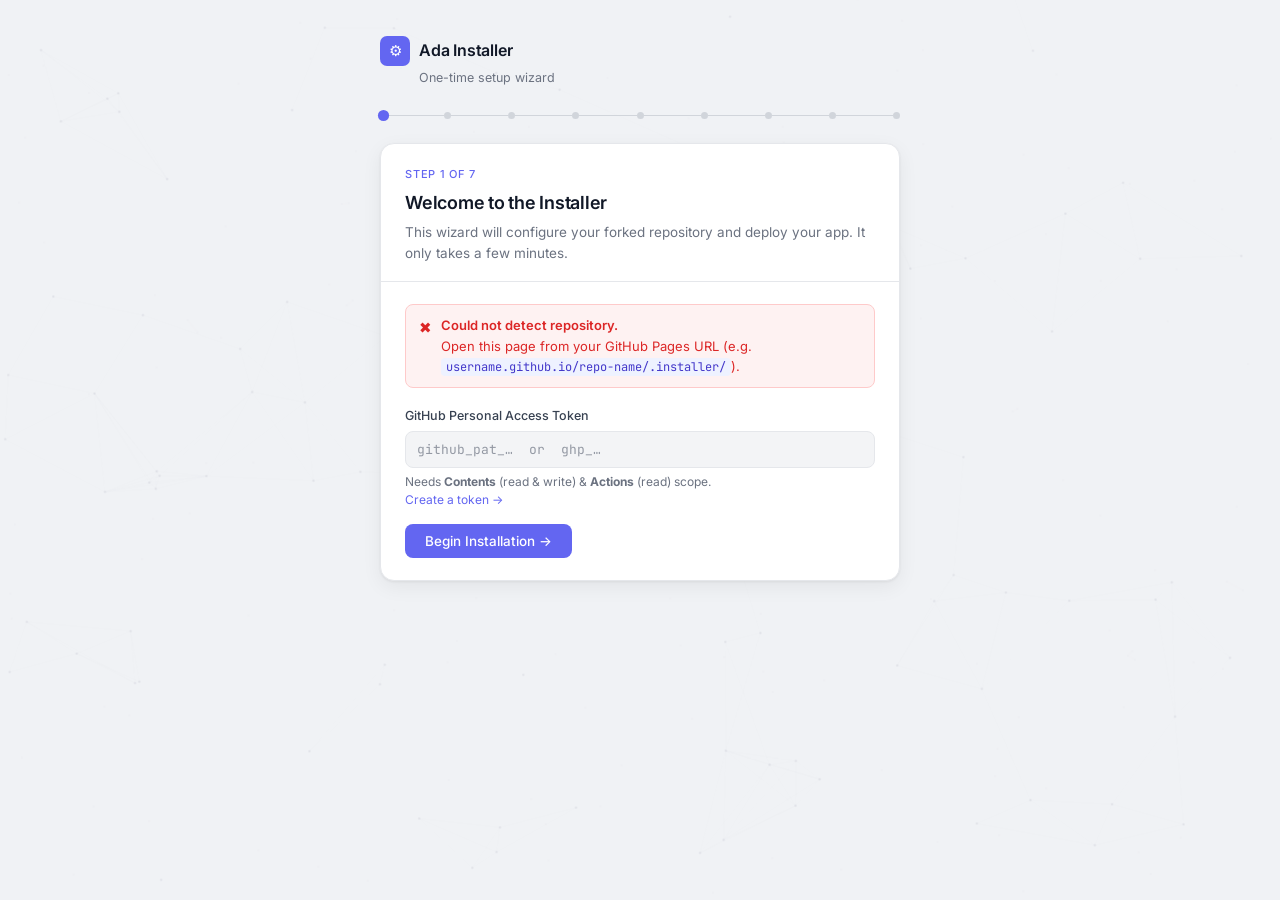
==== commit 315702a8: "modified:   installer/index.html 	modified:   installer/style.css" ====
--- a/installer/index.html
+++ b/installer/index.html
@@ -8,347 +8,380 @@
 </head>
 <body>
 
-  <!-- Header -->
-  <header class="installer-header">
-    <div class="logo">
-      <div class="logo-mark">⚙</div>
-      <span class="logo-name">Ada Installer</span>
-    </div>
-    <div class="subtitle">One-time setup wizard</div>
-  </header>
-
-  <!-- Progress dots (one per STEPS entry in script.js) -->
-  <nav class="progress-bar" aria-label="Progress">
-    <div class="prog-dot current" title="Welcome"></div>
-    <div class="prog-line"></div>
-    <div class="prog-dot" title="Names"></div>
-    <div class="prog-line"></div>
-    <div class="prog-dot" title="Applying"></div>
-    <div class="prog-line"></div>
-    <div class="prog-dot" title="Workflows"></div>
-    <div class="prog-line"></div>
-    <div class="prog-dot" title="Vercel Guide"></div>
-    <div class="prog-line"></div>
-    <div class="prog-dot" title="Vercel URL"></div>
-    <div class="prog-line"></div>
-    <div class="prog-dot" title="Patching"></div>
-    <div class="prog-line"></div>
-    <div class="prog-dot" title="Success"></div>
-    <div class="prog-line"></div>
-    <div class="prog-dot" title="Cleanup"></div>
-  </nav>
-
-  <!-- ═══════════════════════════════════════════════════════════════
-       STEP 1 · Welcome
-  ═══════════════════════════════════════════════════════════════════ -->
-  <section id="step-welcome" class="step active">
-    <div class="card">
-      <div class="card-header">
-        <div class="step-label">Step 1 of 7</div>
-        <h2>Welcome to the Installer</h2>
-        <p>This wizard will configure your forked repository and deploy your app. It only takes a few minutes.</p>
-      </div>
-      <div class="card-body">
-
-        <!-- Repo detection result -->
-        <div id="detect-ok" class="detect-pill ok" style="display:none">
-          <span class="pill-icon">✔</span>
-          <div class="pill-body">
-            <strong>Repository detected</strong>
-            Repo: <code id="detected-repo"></code>&nbsp;&nbsp;·&nbsp;&nbsp;Host: <code id="detected-host"></code>
-          </div>
-        </div>
-        <div id="detect-fail" class="detect-pill fail" style="display:none">
-          <span class="pill-icon">✖</span>
-          <div class="pill-body">
-            <strong>Could not detect repository.</strong>
-            Make sure you're opening this page from your GitHub Pages URL
-            (e.g., <code>username.github.io/repo-name/.installer/</code>).
-          </div>
-        </div>
-
-        <!-- PAT input -->
-        <div class="field">
-          <label for="pat-input">GitHub Personal Access Token</label>
-          <input id="pat-input" type="password" placeholder="github_pat_…  or  ghp_…" autocomplete="off" />
-          <div class="hint">
-            Needs <strong>Contents</strong> (read &amp; write) &amp; <strong>Actions</strong> (read) scope.<br>
-            <a href="https://github.com/settings/tokens" target="_blank" rel="noopener">Create a token →</a>
-          </div>
-        </div>
-
-        <div id="welcome-err" class="err-msg"></div>
-        <div class="btn-row">
-          <button id="welcome-btn" class="btn btn-primary" onclick="onWelcomeContinue()">
-            Begin Installation →
-          </button>
-        </div>
-      </div>
-    </div>
-  </section>
-
-  <!-- ═══════════════════════════════════════════════════════════════
-       STEP 2 · App Names
-  ═══════════════════════════════════════════════════════════════════ -->
-  <section id="step-names" class="step">
-    <div class="card">
-      <div class="card-header">
-        <div class="step-label">Step 2 of 7</div>
-        <h2>Name Your App</h2>
-        <p>These names will be applied to the page title, the toolbar heading, and the PWA manifest.</p>
-      </div>
-      <div class="card-body">
-        <div class="field">
-          <label for="full-name">Full Name</label>
-          <input id="full-name" type="text" placeholder="e.g. Class XI Notes" maxlength="60" />
-          <div class="hint">Used in the browser tab, welcome screen, and the toolbar heading.</div>
-        </div>
-        <div class="field">
-          <label for="short-name">Short Name</label>
-          <input id="short-name" type="text" placeholder="e.g. Notes XI" maxlength="12" />
-          <div class="hint">Shown on the home screen icon when installed as a PWA. Max 12 chars.</div>
-        </div>
-        <div id="names-err" class="err-msg"></div>
-        <div class="btn-row">
-          <button class="btn btn-primary" onclick="onNamesContinue()">Apply Names →</button>
-          <button class="btn btn-ghost" onclick="showStep('welcome')">← Back</button>
-        </div>
-      </div>
-    </div>
-  </section>
-
-  <!-- ═══════════════════════════════════════════════════════════════
-       STEP 3 · Applying Changes
-  ═══════════════════════════════════════════════════════════════════ -->
-  <section id="step-applying" class="step">
-    <div class="card">
-      <div class="card-header">
-        <div class="step-label">Step 3 of 7</div>
-        <h2>Applying Changes</h2>
-        <p>Committing patches to your repository. Please don't close this tab.</p>
-      </div>
-      <div class="card-body">
-        <div id="apply-log" class="log-panel"></div>
-        <div class="btn-row">
-          <button id="apply-retry" class="btn btn-ghost" style="display:none" onclick="startApplying()">↺ Retry</button>
-        </div>
-      </div>
-    </div>
-  </section>
-
-  <!-- ═══════════════════════════════════════════════════════════════
-       STEP 4 · Waiting for Workflows
-  ═══════════════════════════════════════════════════════════════════ -->
-  <section id="step-workflows" class="step">
-    <div class="card">
-      <div class="card-header">
-        <div class="step-label">Step 4 of 7</div>
-        <h2>Waiting for GitHub Actions</h2>
-        <p>Your commits triggered automated workflows. This usually takes under a minute.</p>
-      </div>
-      <div class="card-body">
-        <div id="wf-status">Starting…</div>
-        <div class="wf-track" id="wf-track">
-          <div id="wf-bar"></div>
-        </div>
-        <p style="font-size:12.5px; color:var(--clr-muted); margin-bottom:16px;">
-          You can also watch live progress in the
-          <strong>Actions</strong> tab of your repository on GitHub.
-        </p>
-        <div class="btn-row">
-          <button id="wf-continue" class="btn btn-primary" style="display:none" onclick="showStep('vercel-guide')">
-            Continue →
-          </button>
-        </div>
-      </div>
-    </div>
-  </section>
-
-  <!-- ═══════════════════════════════════════════════════════════════
-       STEP 5 · Vercel Setup Guide
-  ═══════════════════════════════════════════════════════════════════ -->
-  <section id="step-vercel-guide" class="step">
-    <div class="card">
-      <div class="card-header">
-        <div class="step-label">Step 5 of 7</div>
-        <h2>Vercel Deployment Setup</h2>
-        <p>Follow these steps to deploy the backend API. The installer will complete the final wiring once you're done.</p>
-      </div>
-      <div class="card-body">
-        <div class="guide-steps">
-
-          <div class="guide-step">
-            <div class="guide-step-num">1</div>
-            <div class="guide-step-body">
-              <strong>Create a Fine-Grained Personal Access Token</strong>
-              Go to <a href="https://github.com/settings/personal-access-tokens/new" target="_blank" rel="noopener" style="color:var(--clr-accent2)">GitHub → Settings → Developer Settings → Fine-grained tokens → Generate new token</a>.
-              Set <strong>Expiration</strong> to <em>No expiration</em>. Under <em>Repository access</em> choose your repo, then grant:
-              <br><br>
-              • <code>Contents</code> — Read &amp; Write<br>
-              • <code>Actions</code> — Read &amp; Write
-              <br><br>
-              Copy the token — you will paste it as the <code>WM_PAT</code> environment variable in step 3 below.
-            </div>
-          </div>
-
-          <div class="guide-step">
-            <div class="guide-step-num">2</div>
-            <div class="guide-step-body">
-              <strong>Create a free Vercel Hobby account</strong>
-              Sign up at <a href="https://vercel.com/signup" target="_blank" rel="noopener" style="color:var(--clr-accent2)">vercel.com/signup</a> and connect your GitHub account.
-            </div>
-          </div>
-
-          <div class="guide-step">
-            <div class="guide-step-num">3</div>
-            <div class="guide-step-body">
-              <strong>Import your repository and create a new project</strong>
-              On your Vercel dashboard, click <em>Add New → Project</em>, then select your repository.
-              <br><br>
-              <span class="pill-warn">⚠ The project name becomes your public URL: <code>project-name.vercel.app</code></span>
-              <br><br>
-              Before deploying, add these <strong>Environment Variables</strong>:
-              <table class="env-table">
-                <thead><tr><th>Name</th><th>Value</th></tr></thead>
-                <tbody>
-                  <tr><td>WM_PAT</td><td>The Fine-Grained token from step 1</td></tr>
-                  <tr><td>WM_SATOKEN</td><td>The 6-char code you choose below — your super-admin login</td></tr>
-                </tbody>
-              </table>
-            </div>
-          </div>
-
-          <div class="guide-step">
-            <div class="guide-step-num">4</div>
-            <div class="guide-step-body">
-              <strong>Click Deploy</strong> — Vercel will build and publish the project.
-              Keep the deployment URL handy for the next step.
-            </div>
-          </div>
-
-        </div><!-- end guide-steps -->
-
-        <div class="divider"></div>
-
-        <!-- Super Admin code input -->
-        <div class="field">
-          <label for="satoken-input">Choose a Super Admin Code</label>
-          <input id="satoken-input" type="text" maxlength="6"
-                 placeholder="e.g. A1B2C3"
-                 style="text-transform:uppercase; letter-spacing:.14em; font-weight:500"
-                 oninput="this.value=this.value.toUpperCase()" />
-          <div class="hint">
-            Exactly 6 characters — letters and digits only.<br>
-            You will add this as the <code>WM_SATOKEN</code> environment variable in Vercel.
-            It becomes your super-admin login code inside the app.
-          </div>
-        </div>
-
-        <div id="vg-err" class="err-msg"></div>
-        <div class="btn-row">
-          <button class="btn btn-primary" onclick="onVercelGuideContinue()">I've Deployed — Continue →</button>
-        </div>
-      </div>
-    </div>
-  </section>
-
-  <!-- ═══════════════════════════════════════════════════════════════
-       STEP 6 · Vercel URL
-  ═══════════════════════════════════════════════════════════════════ -->
-  <section id="step-vercel-url" class="step">
-    <div class="card">
-      <div class="card-header">
-        <div class="step-label">Step 6 of 7</div>
-        <h2>Enter Your Vercel URL</h2>
-        <p>Paste the full URL of your deployed Vercel project. The installer will verify it's reachable before saving it.</p>
-      </div>
-      <div class="card-body">
-        <!-- SATOKEN reminder — shown after step 5 is completed -->
-        <div id="satoken-reminder" class="satoken-banner" style="display:none">
-          <div>
-            <div class="sb-label">Your WM_SATOKEN — set this in Vercel before deploying</div>
-            <div class="sb-value" id="satoken-reminder-value">——————</div>
-            <div class="sb-note">Add this as an environment variable named <code>WM_SATOKEN</code> in your Vercel project settings.</div>
-          </div>
-        </div>
-
-        <div class="field">
-          <label for="vercel-url-input">Vercel Deployment URL</label>
-          <input id="vercel-url-input" type="url" placeholder="https://my-project.vercel.app" />
-          <div class="hint">Paste the URL Vercel gave you after deployment.</div>
-        </div>
-        <div id="vurl-err" class="err-msg"></div>
-        <div class="btn-row">
-          <button id="vurl-btn" class="btn btn-primary" onclick="onVercelUrlContinue()">Verify &amp; Finish →</button>
-          <button class="btn btn-ghost" onclick="showStep('vercel-guide')">← Back</button>
-        </div>
-      </div>
-    </div>
-  </section>
-
-  <!-- ═══════════════════════════════════════════════════════════════
-       STEP 7 · Patching Vercel URL
-  ═══════════════════════════════════════════════════════════════════ -->
-  <section id="step-patching-vercel" class="step">
-    <div class="card">
-      <div class="card-header">
-        <div class="step-label">Step 7 of 7</div>
-        <h2>Finalising</h2>
-        <p>Writing the Vercel URL into your repository. Almost done!</p>
-      </div>
-      <div class="card-body">
-        <div id="pv-log" class="log-panel"></div>
-        <div class="btn-row">
-          <button id="pv-retry" class="btn btn-ghost" style="display:none" onclick="startPatchingVercel()">↺ Retry</button>
-        </div>
-      </div>
-    </div>
-  </section>
-
-  <!-- ═══════════════════════════════════════════════════════════════
-       STEP 8 · Success
-  ═══════════════════════════════════════════════════════════════════ -->
-  <section id="step-success" class="step">
-    <div class="card">
-      <div class="success-body">
-        <div class="success-icon">🎉</div>
-        <h2>Installation Complete!</h2>
-        <p>
-          Your ADANotes app is fully configured. All repository files have been patched,
-          your Vercel backend is wired up, and your GitHub Pages site is ready to go.
-        </p>
-        <br>
-        <p style="font-size:12.5px; color:var(--clr-muted);">
-          Click <strong>Close</strong> to remove the installer from your repository.
-          This cannot be undone.
-        </p>
-        <br>
-        <div class="btn-row" style="justify-content:center">
-          <button class="btn btn-primary" onclick="startCleanup()">Close &amp; Remove Installer</button>
-        </div>
-      </div>
-    </div>
-  </section>
-
-  <!-- ═══════════════════════════════════════════════════════════════
-       STEP 9 · Cleanup
-  ═══════════════════════════════════════════════════════════════════ -->
-  <section id="step-cleanup" class="step">
-    <div class="card">
-      <div class="cleanup-body">
-        <div class="cleanup-spinner"></div>
-        <h2>Cleaning Up…</h2>
-        <div class="warn-note">⚠&nbsp; Do not close this tab. It will close automatically.</div>
-        <div id="cleanup-status">Preparing…</div>
-        <div id="cleanup-fallback">
-          <p>Tab could not be closed automatically.</p>
-          <p>You can safely close this tab now.</p>
-        </div>
-      </div>
-    </div>
-  </section>
+  <!-- ── Particle layers (behind everything) ─────────────────────────── -->
+  <div id="particles-background"></div>
+  <div id="particles-foreground"></div>
+
+  <!-- ── All installer UI sits above particles ───────────────────────── -->
+  <div class="installer-wrap">
+
+    <header class="installer-header">
+      <div class="logo">
+        <div class="logo-mark">⚙</div>
+        <span class="logo-name">Ada Installer</span>
+      </div>
+      <div class="subtitle">One-time setup wizard</div>
+    </header>
+
+    <nav class="progress-bar" aria-label="Progress">
+      <div class="prog-dot current" title="Welcome"></div>
+      <div class="prog-line"></div>
+      <div class="prog-dot" title="Names"></div>
+      <div class="prog-line"></div>
+      <div class="prog-dot" title="Applying"></div>
+      <div class="prog-line"></div>
+      <div class="prog-dot" title="Workflows"></div>
+      <div class="prog-line"></div>
+      <div class="prog-dot" title="Vercel Guide"></div>
+      <div class="prog-line"></div>
+      <div class="prog-dot" title="Vercel URL"></div>
+      <div class="prog-line"></div>
+      <div class="prog-dot" title="Patching"></div>
+      <div class="prog-line"></div>
+      <div class="prog-dot" title="Success"></div>
+      <div class="prog-line"></div>
+      <div class="prog-dot" title="Cleanup"></div>
+    </nav>
+
+    <!-- ═══════════════════════════════════════════════
+         STEP 1 · Welcome
+    ════════════════════════════════════════════════════ -->
+    <section id="step-welcome" class="step active">
+      <div class="card">
+        <div class="card-header">
+          <div class="step-label">Step 1 of 7</div>
+          <h2>Welcome to the Installer</h2>
+          <p>This wizard will configure your forked repository and deploy your app. It only takes a few minutes.</p>
+        </div>
+        <div class="card-body">
+
+          <div id="detect-ok" class="detect-pill ok" style="display:none">
+            <span class="pill-icon">✔</span>
+            <div class="pill-body">
+              <strong>Repository detected</strong>
+              Repo: <code id="detected-repo"></code>&nbsp;&nbsp;·&nbsp;&nbsp;Host: <code id="detected-host"></code>
+            </div>
+          </div>
+          <div id="detect-fail" class="detect-pill fail" style="display:none">
+            <span class="pill-icon">✖</span>
+            <div class="pill-body">
+              <strong>Could not detect repository.</strong>
+              Open this page from your GitHub Pages URL
+              (e.g. <code>username.github.io/repo-name/.installer/</code>).
+            </div>
+          </div>
+
+          <div class="field">
+            <label for="pat-input">GitHub Personal Access Token</label>
+            <input id="pat-input" type="password" placeholder="github_pat_…  or  ghp_…" autocomplete="off" />
+            <div class="hint">
+              Needs <strong>Contents</strong> (read &amp; write) &amp; <strong>Actions</strong> (read) scope.<br>
+              <a href="https://github.com/settings/tokens" target="_blank" rel="noopener">Create a token →</a>
+            </div>
+          </div>
+
+          <div id="welcome-err" class="err-msg"></div>
+          <div class="btn-row">
+            <button id="welcome-btn" class="btn btn-primary" onclick="onWelcomeContinue()">Begin Installation →</button>
+          </div>
+        </div>
+      </div>
+    </section>
+
+    <!-- ═══════════════════════════════════════════════
+         STEP 2 · App Names
+    ════════════════════════════════════════════════════ -->
+    <section id="step-names" class="step">
+      <div class="card">
+        <div class="card-header">
+          <div class="step-label">Step 2 of 7</div>
+          <h2>Name Your App</h2>
+          <p>These names will be applied to the page title, the toolbar heading, and the PWA manifest.</p>
+        </div>
+        <div class="card-body">
+          <div class="field">
+            <label for="full-name">Full Name</label>
+            <input id="full-name" type="text" placeholder="e.g. Class XI Notes" maxlength="60" />
+            <div class="hint">Used in the browser tab, welcome screen, and the toolbar heading.</div>
+          </div>
+          <div class="field">
+            <label for="short-name">Short Name</label>
+            <input id="short-name" type="text" placeholder="e.g. Notes XI" maxlength="12" />
+            <div class="hint">Shown on the home screen icon when installed as a PWA. Max 12 chars.</div>
+          </div>
+          <div id="names-err" class="err-msg"></div>
+          <div class="btn-row">
+            <button class="btn btn-primary" onclick="onNamesContinue()">Apply Names →</button>
+            <button class="btn btn-ghost" onclick="showStep('welcome')">← Back</button>
+          </div>
+        </div>
+      </div>
+    </section>
+
+    <!-- ═══════════════════════════════════════════════
+         STEP 3 · Applying Changes
+    ════════════════════════════════════════════════════ -->
+    <section id="step-applying" class="step">
+      <div class="card">
+        <div class="card-header">
+          <div class="step-label">Step 3 of 7</div>
+          <h2>Applying Changes</h2>
+          <p>Committing patches to your repository. Please don't close this tab.</p>
+        </div>
+        <div class="card-body">
+          <div id="apply-log" class="log-panel"></div>
+          <div class="btn-row">
+            <button id="apply-retry" class="btn btn-ghost" style="display:none" onclick="startApplying()">↺ Retry</button>
+          </div>
+        </div>
+      </div>
+    </section>
+
+    <!-- ═══════════════════════════════════════════════
+         STEP 4 · Waiting for Workflows
+    ════════════════════════════════════════════════════ -->
+    <section id="step-workflows" class="step">
+      <div class="card">
+        <div class="card-header">
+          <div class="step-label">Step 4 of 7</div>
+          <h2>Waiting for GitHub Actions</h2>
+          <p>Your commits triggered automated workflows. This usually takes under a minute.</p>
+        </div>
+        <div class="card-body">
+          <div id="wf-status">Starting…</div>
+          <div class="wf-track"><div id="wf-bar"></div></div>
+          <p style="font-size:12.5px; color:var(--clr-muted); margin-bottom:16px;">
+            You can also watch live progress in the <strong>Actions</strong> tab of your repository on GitHub.
+          </p>
+          <div class="btn-row">
+            <button id="wf-continue" class="btn btn-primary" style="display:none" onclick="showStep('vercel-guide')">Continue →</button>
+          </div>
+        </div>
+      </div>
+    </section>
+
+    <!-- ═══════════════════════════════════════════════
+         STEP 5 · Vercel Setup Guide
+    ════════════════════════════════════════════════════ -->
+    <section id="step-vercel-guide" class="step">
+      <div class="card">
+        <div class="card-header">
+          <div class="step-label">Step 5 of 7</div>
+          <h2>Vercel Deployment Setup</h2>
+          <p>Follow these steps to deploy the backend API. The installer will complete the final wiring once you're done.</p>
+        </div>
+        <div class="card-body">
+          <div class="guide-steps">
+
+            <div class="guide-step">
+              <div class="guide-step-num">1</div>
+              <div class="guide-step-body">
+                <strong>Create a Fine-Grained Personal Access Token</strong>
+                Go to <a href="https://github.com/settings/personal-access-tokens/new" target="_blank" rel="noopener">GitHub → Settings → Developer Settings → Fine-grained tokens → Generate new token</a>.
+                Set <strong>Expiration</strong> to <em>No expiration</em>. Under <em>Repository access</em> choose your repo, then grant:<br><br>
+                • <code>Contents</code> — Read &amp; Write<br>
+                • <code>Actions</code> — Read &amp; Write<br><br>
+                Copy the token — you will paste it as <code>WM_PAT</code> in Vercel.
+              </div>
+            </div>
+
+            <div class="guide-step">
+              <div class="guide-step-num">2</div>
+              <div class="guide-step-body">
+                <strong>Create a free Vercel Hobby account</strong>
+                Sign up at <a href="https://vercel.com/signup" target="_blank" rel="noopener">vercel.com/signup</a> and connect your GitHub account.
+              </div>
+            </div>
+
+            <div class="guide-step">
+              <div class="guide-step-num">3</div>
+              <div class="guide-step-body">
+                <strong>Import your repository &amp; create a new project</strong>
+                On your Vercel dashboard click <em>Add New → Project</em>, then select your repository.<br><br>
+                <span class="pill-warn">⚠ The project name becomes your public URL: <code>project-name.vercel.app</code></span><br><br>
+                Before deploying, add these <strong>Environment Variables</strong>:
+                <table class="env-table">
+                  <thead><tr><th>Name</th><th>Value</th></tr></thead>
+                  <tbody>
+                    <tr><td>WM_PAT</td><td>The Fine-Grained token from step 1</td></tr>
+                    <tr><td>WM_SATOKEN</td><td>The 6-char code you choose below — your super-admin login</td></tr>
+                  </tbody>
+                </table>
+              </div>
+            </div>
+
+            <div class="guide-step">
+              <div class="guide-step-num">4</div>
+              <div class="guide-step-body">
+                <strong>Click Deploy</strong> — Vercel will build and publish the project.
+                Keep the deployment URL handy for the next step.
+              </div>
+            </div>
+
+          </div><!-- end guide-steps -->
+
+          <div class="divider"></div>
+
+          <div class="field">
+            <label for="satoken-input">Choose a Super Admin Code</label>
+            <input id="satoken-input" type="text" maxlength="6"
+                   placeholder="e.g. A1B2C3"
+                   style="text-transform:uppercase; letter-spacing:.14em; font-weight:500"
+                   oninput="this.value=this.value.toUpperCase()" />
+            <div class="hint">
+              Exactly 6 characters — letters and digits only.<br>
+              You will add this as the <code>WM_SATOKEN</code> environment variable in Vercel.
+              It becomes your super-admin login code inside the app.
+            </div>
+          </div>
+
+          <div id="vg-err" class="err-msg"></div>
+          <div class="btn-row">
+            <button class="btn btn-primary" onclick="onVercelGuideContinue()">I've Deployed — Continue →</button>
+          </div>
+        </div>
+      </div>
+    </section>
+
+    <!-- ═══════════════════════════════════════════════
+         STEP 6 · Vercel URL
+    ════════════════════════════════════════════════════ -->
+    <section id="step-vercel-url" class="step">
+      <div class="card">
+        <div class="card-header">
+          <div class="step-label">Step 6 of 7</div>
+          <h2>Enter Your Vercel URL</h2>
+          <p>Paste the full URL of your deployed Vercel project. The installer will verify it's reachable before saving it.</p>
+        </div>
+        <div class="card-body">
+
+          <!-- Shown after step 5: prominent WM_SATOKEN reminder -->
+          <div id="satoken-reminder" class="satoken-banner" style="display:none">
+            <div>
+              <div class="sb-label">Your WM_SATOKEN — make sure this is set in Vercel before continuing</div>
+              <div class="sb-value" id="satoken-reminder-value">——————</div>
+              <div class="sb-note">Add this as an environment variable named <code>WM_SATOKEN</code> in your Vercel project settings.</div>
+            </div>
+          </div>
+
+          <div class="field">
+            <label for="vercel-url-input">Vercel Deployment URL</label>
+            <input id="vercel-url-input" type="url" placeholder="https://my-project.vercel.app" />
+            <div class="hint">Paste the URL Vercel gave you after deployment.</div>
+          </div>
+          <div id="vurl-err" class="err-msg"></div>
+          <div class="btn-row">
+            <button id="vurl-btn" class="btn btn-primary" onclick="onVercelUrlContinue()">Verify &amp; Finish →</button>
+            <button class="btn btn-ghost" onclick="showStep('vercel-guide')">← Back</button>
+          </div>
+        </div>
+      </div>
+    </section>
+
+    <!-- ═══════════════════════════════════════════════
+         STEP 7 · Patching Vercel URL
+    ════════════════════════════════════════════════════ -->
+    <section id="step-patching-vercel" class="step">
+      <div class="card">
+        <div class="card-header">
+          <div class="step-label">Step 7 of 7</div>
+          <h2>Finalising</h2>
+          <p>Writing the Vercel URL into your repository. Almost done!</p>
+        </div>
+        <div class="card-body">
+          <div id="pv-log" class="log-panel"></div>
+          <div class="btn-row">
+            <button id="pv-retry" class="btn btn-ghost" style="display:none" onclick="startPatchingVercel()">↺ Retry</button>
+          </div>
+        </div>
+      </div>
+    </section>
+
+    <!-- ═══════════════════════════════════════════════
+         STEP 8 · Success
+    ════════════════════════════════════════════════════ -->
+    <section id="step-success" class="step">
+      <div class="card">
+        <div class="success-body">
+          <div class="success-icon">🎉</div>
+          <h2>Installation Complete!</h2>
+          <p>
+            Your Ada app is fully configured. All repository files have been patched,
+            your Vercel backend is wired up, and your GitHub Pages site is ready to go.
+          </p>
+          <br>
+          <p style="font-size:12.5px; color:var(--clr-muted);">
+            Click <strong>Close</strong> to remove the installer from your repository.
+            This cannot be undone.
+          </p>
+          <br>
+          <div class="btn-row" style="justify-content:center">
+            <button class="btn btn-primary" onclick="startCleanup()">Close &amp; Remove Installer</button>
+          </div>
+        </div>
+      </div>
+    </section>
+
+    <!-- ═══════════════════════════════════════════════
+         STEP 9 · Cleanup
+    ════════════════════════════════════════════════════ -->
+    <section id="step-cleanup" class="step">
+      <div class="card">
+        <div class="cleanup-body">
+          <div class="cleanup-spinner"></div>
+          <h2>Cleaning Up…</h2>
+          <div class="warn-note">⚠&nbsp; Do not close this tab. It will close automatically.</div>
+          <div id="cleanup-status">Preparing…</div>
+          <div id="cleanup-fallback">
+            <p>Tab could not be closed automatically.</p>
+            <p>You can safely close this tab now.</p>
+          </div>
+        </div>
+      </div>
+    </section>
+
+  </div><!-- /.installer-wrap -->
 
   <script src="installer.js"></script>
   <script src="script.js"></script>
+
+  <!-- ── Particleground library (inlined from Particleground v1.1.0) ─── -->
+  <script>
+  !function(a,b){"use strict";function c(a){a=a||{};for(var b=1;b<arguments.length;b++){var c=arguments[b];if(c)for(var d in c)c.hasOwnProperty(d)&&("object"==typeof c[d]?deepExtend(a[d],c[d]):a[d]=c[d])}return a}function d(d,g){function h(){if(y){r=b.createElement("canvas"),r.className="pg-canvas",r.style.display="block",d.insertBefore(r,d.firstChild),s=r.getContext("2d"),i();for(var c=Math.round(r.width*r.height/g.density),e=0;c>e;e++){var f=new n;f.setStackPos(e),z.push(f)}a.addEventListener("resize",function(){k()},!1),b.addEventListener("mousemove",function(a){A=a.pageX,B=a.pageY},!1),D&&!C&&a.addEventListener("deviceorientation",function(){F=Math.min(Math.max(-event.beta,-30),30),E=Math.min(Math.max(-event.gamma,-30),30)},!0),j(),q("onInit")}}function i(){r.width=d.offsetWidth,r.height=d.offsetHeight,s.fillStyle=g.dotColor,s.strokeStyle=g.lineColor,s.lineWidth=g.lineWidth}function j(){if(y){u=a.innerWidth,v=a.innerHeight,s.clearRect(0,0,r.width,r.height);for(var b=0;b<z.length;b++)z[b].updatePosition();for(var b=0;b<z.length;b++)z[b].draw();G||(t=requestAnimationFrame(j))}}function k(){i();for(var a=d.offsetWidth,b=d.offsetHeight,c=z.length-1;c>=0;c--)(z[c].position.x>a||z[c].position.y>b)&&z.splice(c,1);var e=Math.round(r.width*r.height/g.density);if(e>z.length)for(;e>z.length;){var f=new n;z.push(f)}else e<z.length&&z.splice(e);for(c=z.length-1;c>=0;c--)z[c].setStackPos(c)}function l(){G=!0}function m(){G=!1,j()}function n(){switch(this.stackPos,this.active=!0,this.layer=Math.ceil(3*Math.random()),this.parallaxOffsetX=0,this.parallaxOffsetY=0,this.position={x:Math.ceil(Math.random()*r.width),y:Math.ceil(Math.random()*r.height)},this.speed={},g.directionX){case"left":this.speed.x=+(-g.maxSpeedX+Math.random()*g.maxSpeedX-g.minSpeedX).toFixed(2);break;case"right":this.speed.x=+(Math.random()*g.maxSpeedX+g.minSpeedX).toFixed(2);break;default:this.speed.x=+(-g.maxSpeedX/2+Math.random()*g.maxSpeedX).toFixed(2),this.speed.x+=this.speed.x>0?g.minSpeedX:-g.minSpeedX}switch(g.directionY){case"up":this.speed.y=+(-g.maxSpeedY+Math.random()*g.maxSpeedY-g.minSpeedY).toFixed(2);break;case"down":this.speed.y=+(Math.random()*g.maxSpeedY+g.minSpeedY).toFixed(2);break;default:this.speed.y=+(-g.maxSpeedY/2+Math.random()*g.maxSpeedY).toFixed(2),this.speed.x+=this.speed.y>0?g.minSpeedY:-g.minSpeedY}}function o(a,b){return b?void(g[a]=b):g[a]}function p(){r.parentNode.removeChild(r),q("onDestroy"),f&&f(d).removeData("plugin_"+e)}function q(a){void 0!==g[a]&&g[a].call(d)}var r,s,t,u,v,w,x,y=!!b.createElement("canvas").getContext,z=[],A=0,B=0,C=!navigator.userAgent.match(/(iPhone|iPod|iPad|Android|BlackBerry|BB10|mobi|tablet|opera mini|nexus 7)/i),D=!!a.DeviceOrientationEvent,E=0,F=0,G=!1;return g=c({},a[e].defaults,g),n.prototype.draw=function(){s.beginPath(),s.arc(this.position.x+this.parallaxOffsetX,this.position.y+this.parallaxOffsetY,g.particleRadius/2,0,2*Math.PI,!0),s.closePath(),s.fill(),s.beginPath();for(var a=z.length-1;a>this.stackPos;a--){var b=z[a],c=this.position.x-b.position.x,d=this.position.y-b.position.y,e=Math.sqrt(c*c+d*d).toFixed(2);e<g.proximity&&(s.moveTo(this.position.x+this.parallaxOffsetX,this.position.y+this.parallaxOffsetY),g.curvedLines?s.quadraticCurveTo(Math.max(b.position.x,b.position.x),Math.min(b.position.y,b.position.y),b.position.x+b.parallaxOffsetX,b.position.y+b.parallaxOffsetY):s.lineTo(b.position.x+b.parallaxOffsetX,b.position.y+b.parallaxOffsetY))}s.stroke(),s.closePath()},n.prototype.updatePosition=function(){if(g.parallax){if(D&&!C){var a=(u-0)/60;w=(E- -30)*a+0;var b=(v-0)/60;x=(F- -30)*b+0}else w=A,x=B;this.parallaxTargX=(w-u/2)/(g.parallaxMultiplier*this.layer),this.parallaxOffsetX+=(this.parallaxTargX-this.parallaxOffsetX)/10,this.parallaxTargY=(x-v/2)/(g.parallaxMultiplier*this.layer),this.parallaxOffsetY+=(this.parallaxTargY-this.parallaxOffsetY)/10}var c=d.offsetWidth,e=d.offsetHeight;switch(g.directionX){case"left":this.position.x+this.speed.x+this.parallaxOffsetX<0&&(this.position.x=c-this.parallaxOffsetX);break;case"right":this.position.x+this.speed.x+this.parallaxOffsetX>c&&(this.position.x=0-this.parallaxOffsetX);break;default:(this.position.x+this.speed.x+this.parallaxOffsetX>c||this.position.x+this.speed.x+this.parallaxOffsetX<0)&&(this.speed.x=-this.speed.x)}switch(g.directionY){case"up":this.position.y+this.speed.y+this.parallaxOffsetY<0&&(this.position.y=e-this.parallaxOffsetY);break;case"down":this.position.y+this.speed.y+this.parallaxOffsetY>e&&(this.position.y=0-this.parallaxOffsetY);break;default:(this.position.y+this.speed.y+this.parallaxOffsetY>e||this.position.y+this.speed.y+this.parallaxOffsetY<0)&&(this.speed.y=-this.speed.y)}this.position.x+=this.speed.x,this.position.y+=this.speed.y},n.prototype.setStackPos=function(a){this.stackPos=a},h(),{option:o,destroy:p,start:m,pause:l}}var e="particleground",f=a.jQuery;a[e]=function(a,b){return new d(a,b)},a[e].defaults={minSpeedX:.1,maxSpeedX:.7,minSpeedY:.1,maxSpeedY:.7,directionX:"center",directionY:"center",density:1e4,dotColor:"#666666",lineColor:"#666666",particleRadius:7,lineWidth:1,curvedLines:!1,proximity:100,parallax:!0,parallaxMultiplier:5,onInit:function(){},onDestroy:function(){}},f&&(f.fn[e]=function(a){if("string"==typeof arguments[0]){var b,c=arguments[0],g=Array.prototype.slice.call(arguments,1);return this.each(function(){f.data(this,"plugin_"+e)&&"function"==typeof f.data(this,"plugin_"+e)[c]&&(b=f.data(this,"plugin_"+e)[c].apply(this,g))}),void 0!==b?b:this}return"object"!=typeof a&&a?void 0:this.each(function(){f.data(this,"plugin_"+e)||f.data(this,"plugin_"+e,new d(this,a))})})}(window,document);
+  // requestAnimationFrame polyfill
+  !function(){for(var a=0,b=["ms","moz","webkit","o"],c=0;c<b.length&&!window.requestAnimationFrame;++c)window.requestAnimationFrame=window[b[c]+"RequestAnimationFrame"],window.cancelAnimationFrame=window[b[c]+"CancelAnimationFrame"]||window[b[c]+"CancelRequestAnimationFrame"];window.requestAnimationFrame||(window.requestAnimationFrame=function(b){var c=(new Date).getTime(),d=Math.max(0,16-(c-a)),e=window.setTimeout(function(){b(c+d)},d);return a=c+d,e}),window.cancelAnimationFrame||(window.cancelAnimationFrame=function(a){clearTimeout(a)})}();
+
+  // ── Adaptive particle init: white on dark, subtle gray on light ────
+  (function () {
+    var dark = window.matchMedia('(prefers-color-scheme: dark)').matches;
+
+    // Foreground — fast, close, more visible
+    particleground(document.getElementById('particles-foreground'), {
+      dotColor   : dark ? 'rgba(255,255,255,1)'   : 'rgba(90,90,120,0.35)',
+      lineColor  : dark ? 'rgba(255,255,255,0.06)' : 'rgba(90,90,120,0.06)',
+      minSpeedX  : 0.3, maxSpeedX: 0.6,
+      minSpeedY  : 0.3, maxSpeedY: 0.6,
+      density    : 50000,
+      curvedLines: false,
+      proximity  : 250,
+      parallaxMultiplier: 10,
+      particleRadius: 4,
+    });
+
+    // Background — slow, far, barely visible
+    particleground(document.getElementById('particles-background'), {
+      dotColor   : dark ? 'rgba(255,255,255,0.5)'  : 'rgba(90,90,120,0.18)',
+      lineColor  : dark ? 'rgba(255,255,255,0.04)'  : 'rgba(90,90,120,0.03)',
+      minSpeedX  : 0.075, maxSpeedX: 0.15,
+      minSpeedY  : 0.075, maxSpeedY: 0.15,
+      density    : 30000,
+      curvedLines: false,
+      proximity  : 20,
+      parallaxMultiplier: 20,
+      particleRadius: 2,
+    });
+  })();
+  </script>
+
 </body>
 </html>
--- a/installer/style.css
+++ b/installer/style.css
@@ -2,52 +2,140 @@
 
 @import url('https://fonts.googleapis.com/css2?family=Inter:wght@400;500;600&family=JetBrains+Mono:wght@400;500&display=swap');
 
-/* ── Variables ─────────────────────────────────────────────────────────────── */
+/* ── Light-mode tokens ──────────────────────────────────────────────────────── */
 :root {
-  --bg          : #f5f6f8;
-  --bg-card     : #ffffff;
-  --bg-input    : #f9fafb;
-  --border      : #e4e7ec;
-  --border-focus: #6366f1;
-  --clr-accent  : #6366f1;
-  --clr-accent-l: #eef2ff;
-  --clr-text    : #111827;
-  --clr-sub     : #374151;
-  --clr-muted   : #6b7280;
-  --clr-dim     : #d1d5db;
-  --clr-success : #16a34a;
-  --clr-success-l: #f0fdf4;
-  --clr-error   : #dc2626;
-  --clr-error-l : #fef2f2;
-  --clr-warn    : #b45309;
-  --clr-warn-l  : #fffbeb;
-  --clr-code    : #4f46e5;
-  --clr-code-bg : #eef2ff;
-  --ff-ui       : 'Inter', sans-serif;
-  --ff-mono     : 'JetBrains Mono', monospace;
-  --radius      : 12px;
-  --radius-sm   : 8px;
-  --shadow      : 0 1px 3px rgba(0,0,0,.08), 0 4px 16px rgba(0,0,0,.06);
+  --bg            : #f0f2f5;
+  --bg-card       : #ffffff;
+  --bg-card-alt   : #f9fafb;
+  --bg-input      : #f3f4f6;
+  --border        : #e5e7eb;
+  --border-focus  : #6366f1;
+  --clr-accent    : #6366f1;
+  --clr-accent-l  : #eef2ff;
+  --clr-accent2   : #4f46e5;
+  --clr-text      : #111827;
+  --clr-sub       : #374151;
+  --clr-muted     : #6b7280;
+  --clr-dim       : #d1d5db;
+  --clr-success   : #16a34a;
+  --clr-success-l : #f0fdf4;
+  --clr-success-b : #bbf7d0;
+  --clr-error     : #dc2626;
+  --clr-error-l   : #fef2f2;
+  --clr-error-b   : #fecaca;
+  --clr-warn      : #b45309;
+  --clr-warn-l    : #fffbeb;
+  --clr-warn-b    : #fde68a;
+  --clr-code      : #4338ca;
+  --clr-code-bg   : #eef2ff;
+  --shadow        : 0 1px 3px rgba(0,0,0,.07), 0 6px 20px rgba(0,0,0,.06);
+  --card-blur     : none;
+  --log-bg        : #f9fafb;
+  --guide-step-bg : #f3f4f6;
+  --ff-ui         : 'Inter', sans-serif;
+  --ff-mono       : 'JetBrains Mono', monospace;
+  --radius        : 14px;
+  --radius-sm     : 8px;
+}
+
+/* ── Dark-mode tokens ───────────────────────────────────────────────────────── */
+@media (prefers-color-scheme: dark) {
+  :root {
+    --bg            : transparent;
+    --bg-card       : rgba(18, 16, 30, 0.72);
+    --bg-card-alt   : rgba(30, 26, 50, 0.6);
+    --bg-input      : rgba(255, 255, 255, 0.06);
+    --border        : rgba(255, 255, 255, 0.1);
+    --border-focus  : #818cf8;
+    --clr-accent    : #818cf8;
+    --clr-accent-l  : rgba(129, 140, 248, 0.12);
+    --clr-accent2   : #a5b4fc;
+    --clr-text      : #f1f5f9;
+    --clr-sub       : #cbd5e1;
+    --clr-muted     : #94a3b8;
+    --clr-dim       : rgba(255,255,255,0.15);
+    --clr-success   : #4ade80;
+    --clr-success-l : rgba(74, 222, 128, 0.1);
+    --clr-success-b : rgba(74, 222, 128, 0.25);
+    --clr-error     : #f87171;
+    --clr-error-l   : rgba(248, 113, 113, 0.1);
+    --clr-error-b   : rgba(248, 113, 113, 0.25);
+    --clr-warn      : #fbbf24;
+    --clr-warn-l    : rgba(251, 191, 36, 0.1);
+    --clr-warn-b    : rgba(251, 191, 36, 0.25);
+    --clr-code      : #a5b4fc;
+    --clr-code-bg   : rgba(129, 140, 248, 0.12);
+    --shadow        : 0 4px 24px rgba(0,0,0,.5), 0 1px 0 rgba(255,255,255,.04) inset;
+    --card-blur     : blur(18px) saturate(1.4);
+    --log-bg        : rgba(0, 0, 0, 0.25);
+    --guide-step-bg : rgba(255, 255, 255, 0.04);
+  }
 }
 
 /* ── Reset ─────────────────────────────────────────────────────────────────── */
 *, *::before, *::after { box-sizing: border-box; margin: 0; padding: 0; }
-html, body {
+html { height: 100%; }
+
+/* ── Body & particle background ─────────────────────────────────────────────── */
+body {
   min-height: 100vh;
-  background: var(--bg);
+  position: relative;
   color: var(--clr-text);
   font-family: var(--ff-ui);
   font-size: 14.5px;
   line-height: 1.6;
   -webkit-font-smoothing: antialiased;
-}
-
-/* ── Layout ─────────────────────────────────────────────────────────────────── */
-body {
+  -webkit-user-select: none;
+  user-select: none;
+  /* Light mode body bg */
+  background: var(--bg);
+}
+
+/* ── Particle layers ─────────────────────────────────────────────────────────── */
+#particles-background,
+#particles-foreground {
+  position: fixed;
+  left: -51%;
+  top: -51%;
+  width: 202%;
+  height: 202%;
+  transform: scale3d(0.5, 0.5, 1);
+  z-index: 0;
+  pointer-events: none;
+  /* Hidden in light mode — very subtle */
+  opacity: 0.35;
+}
+
+#particles-background {
+  /* Light mode: plain bg colour showing through */
+  background: #f0f2f5;
+}
+
+@media (prefers-color-scheme: dark) {
+  #particles-background {
+    opacity: 1;
+    background-image: linear-gradient(45deg, #3f3251 2%, #002025 100%);
+  }
+  #particles-foreground {
+    opacity: 1;
+  }
+}
+
+/* Canvas inside particle divs (injected by particleground) */
+#particles-background .pg-canvas,
+#particles-foreground .pg-canvas {
+  display: block;
+}
+
+/* ── Installer layout wrapper (sits above particles) ─────────────────────────── */
+.installer-wrap {
+  position: relative;
+  z-index: 1;
   display: flex;
   flex-direction: column;
   align-items: center;
   padding: 36px 16px 64px;
+  min-height: 100vh;
 }
 
 /* ── Header ─────────────────────────────────────────────────────────────────── */
@@ -69,11 +157,11 @@
   color: #fff;
   display: flex; align-items: center; justify-content: center;
   font-size: 15px;
+  flex-shrink: 0;
 }
 .installer-header .logo-name {
   font-size: 16px;
   font-weight: 600;
-  color: var(--clr-text);
   letter-spacing: -.2px;
 }
 .installer-header .subtitle {
@@ -82,14 +170,13 @@
   margin-left: 39px;
 }
 
-/* ── Progress ───────────────────────────────────────────────────────────────── */
+/* ── Progress dots ──────────────────────────────────────────────────────────── */
 .progress-bar {
   display: flex;
   align-items: center;
   width: 100%;
   max-width: 520px;
   margin-bottom: 24px;
-  gap: 0;
 }
 .prog-dot {
   width: 7px; height: 7px;
@@ -99,14 +186,14 @@
   transition: background .25s, transform .25s;
 }
 .prog-dot.done    { background: var(--clr-accent); }
-.prog-dot.current { background: var(--clr-accent); transform: scale(1.55); }
+.prog-dot.current { background: var(--clr-accent); transform: scale(1.6); }
 .prog-line { flex: 1; height: 1px; background: var(--clr-dim); }
 
-/* ── Step visibility ────────────────────────────────────────────────────────── */
+/* ── Step ───────────────────────────────────────────────────────────────────── */
 .step { display: none; width: 100%; max-width: 520px; }
 .step.active { display: block; animation: slideIn .22s ease; }
 @keyframes slideIn {
-  from { opacity: 0; transform: translateY(8px); }
+  from { opacity: 0; transform: translateY(10px); }
   to   { opacity: 1; transform: translateY(0); }
 }
 
@@ -114,6 +201,8 @@
 .card {
   width: 100%;
   background: var(--bg-card);
+  -webkit-backdrop-filter: var(--card-blur);
+  backdrop-filter: var(--card-blur);
   border: 1px solid var(--border);
   border-radius: var(--radius);
   box-shadow: var(--shadow);
@@ -135,7 +224,6 @@
   font-size: 18px;
   font-weight: 600;
   letter-spacing: -.25px;
-  color: var(--clr-text);
 }
 .card-header p {
   margin-top: 5px;
@@ -156,14 +244,14 @@
   line-height: 1.5;
   margin-bottom: 18px;
 }
-.detect-pill.ok   {
+.detect-pill.ok {
   background: var(--clr-success-l);
-  border: 1px solid #bbf7d0;
-  color: #15803d;
+  border: 1px solid var(--clr-success-b);
+  color: var(--clr-success);
 }
 .detect-pill.fail {
   background: var(--clr-error-l);
-  border: 1px solid #fecaca;
+  border: 1px solid var(--clr-error-b);
   color: var(--clr-error);
 }
 .detect-pill .pill-icon { font-size: 15px; flex-shrink: 0; margin-top: 1px; }
@@ -188,18 +276,19 @@
   font-family: var(--ff-mono);
   font-size: 13px;
   outline: none;
-  transition: border-color .15s, box-shadow .15s;
-}
+  transition: border-color .15s, box-shadow .15s, background .15s;
+}
+.field input::placeholder { color: var(--clr-muted); opacity: .7; }
 .field input:focus {
   border-color: var(--border-focus);
-  box-shadow: 0 0 0 3px rgba(99,102,241,.1);
-  background: #fff;
+  box-shadow: 0 0 0 3px rgba(99,102,241,.15);
+  background: var(--bg-card);
 }
 .field .hint {
   margin-top: 5px;
   font-size: 12px;
   color: var(--clr-muted);
-  line-height: 1.4;
+  line-height: 1.45;
 }
 .field .hint a { color: var(--clr-accent); text-decoration: none; }
 .field .hint a:hover { text-decoration: underline; }
@@ -214,57 +303,55 @@
   border-radius: 4px;
 }
 
-/* ── Error / warning banners ────────────────────────────────────────────────── */
+/* ── Error / warn banners ───────────────────────────────────────────────────── */
 .err-msg {
   display: none;
   margin-bottom: 12px;
   padding: 9px 12px;
   border-radius: var(--radius-sm);
   background: var(--clr-error-l);
-  border: 1px solid #fecaca;
+  border: 1px solid var(--clr-error-b);
   color: var(--clr-error);
   font-size: 13px;
 }
 .warn-banner {
-  display: flex;
-  align-items: flex-start;
-  gap: 8px;
+  display: flex; align-items: flex-start; gap: 8px;
   padding: 10px 13px;
   border-radius: var(--radius-sm);
   background: var(--clr-warn-l);
-  border: 1px solid #fde68a;
+  border: 1px solid var(--clr-warn-b);
   color: var(--clr-warn);
   font-size: 13px;
   margin-bottom: 16px;
 }
-.warn-banner .wi { flex-shrink: 0; font-size: 15px; }
-
-/* ── Satoken reminder banner ─────────────────────────────────────────────────── */
+
+/* ── Satoken reminder ───────────────────────────────────────────────────────── */
 .satoken-banner {
   display: none;
   align-items: center;
-  justify-content: space-between;
   gap: 10px;
-  padding: 12px 14px;
+  padding: 14px 16px;
   border-radius: var(--radius-sm);
   background: var(--clr-accent-l);
-  border: 1px solid #c7d2fe;
+  border: 1px solid rgba(99,102,241,.25);
   margin-bottom: 16px;
 }
 .satoken-banner .sb-label {
-  font-size: 12px;
+  font-size: 11.5px;
+  font-weight: 500;
   color: var(--clr-accent);
-  font-weight: 500;
-  margin-bottom: 2px;
+  margin-bottom: 3px;
+  letter-spacing: .03em;
 }
 .satoken-banner .sb-value {
   font-family: var(--ff-mono);
-  font-size: 20px;
+  font-size: 22px;
   font-weight: 600;
   color: var(--clr-text);
-  letter-spacing: .18em;
+  letter-spacing: .2em;
 }
 .satoken-banner .sb-note {
+  margin-top: 3px;
   font-size: 12px;
   color: var(--clr-muted);
 }
@@ -280,29 +367,23 @@
   font-weight: 500;
   cursor: pointer;
   border: none;
-  transition: background .15s, opacity .15s;
-}
-.btn:disabled { opacity: .45; cursor: not-allowed; }
-.btn:not(:disabled):active { opacity: .8; }
-
-.btn-primary {
-  background: var(--clr-accent);
-  color: #fff;
-}
-.btn-primary:not(:disabled):hover { background: #4f46e5; }
-
+  transition: background .15s, opacity .15s, box-shadow .15s;
+}
+.btn:disabled { opacity: .4; cursor: not-allowed; }
+.btn:not(:disabled):active { opacity: .78; transform: scale(.98); }
+.btn-primary { background: var(--clr-accent); color: #fff; }
+.btn-primary:not(:disabled):hover { background: var(--clr-accent2); }
 .btn-ghost {
   background: transparent;
   border: 1px solid var(--border);
   color: var(--clr-sub);
 }
-.btn-ghost:not(:disabled):hover { border-color: #9ca3af; }
-
+.btn-ghost:not(:disabled):hover { border-color: var(--clr-accent); color: var(--clr-accent); }
 .btn-row { display: flex; gap: 8px; flex-wrap: wrap; margin-top: 4px; }
 
 /* ── Log panel ──────────────────────────────────────────────────────────────── */
 .log-panel {
-  background: #fafafa;
+  background: var(--log-bg);
   border: 1px solid var(--border);
   border-radius: var(--radius-sm);
   padding: 12px 14px;
@@ -322,46 +403,47 @@
 /* ── Workflow bar ───────────────────────────────────────────────────────────── */
 .wf-track {
   background: var(--clr-dim);
-  border-radius: 4px;
-  height: 5px;
-  overflow: hidden;
-  margin: 12px 0 8px;
+  border-radius: 4px; height: 5px;
+  overflow: hidden; margin: 12px 0 8px;
 }
 #wf-bar {
-  height: 100%;
-  width: 0%;
+  height: 100%; width: 0%;
   background: var(--clr-accent);
   border-radius: 4px;
   transition: width .7s ease;
 }
-#wf-status {
-  font-size: 13px;
-  color: var(--clr-muted);
-  min-height: 18px;
-}
+#wf-status { font-size: 13px; color: var(--clr-muted); min-height: 18px; }
 
 /* ── Guide steps ────────────────────────────────────────────────────────────── */
 .guide-steps { display: flex; flex-direction: column; gap: 10px; margin-bottom: 18px; }
 .guide-step {
-  display: flex;
-  gap: 12px;
-  align-items: flex-start;
+  display: flex; gap: 12px; align-items: flex-start;
   padding: 13px 14px;
-  background: var(--bg);
+  background: var(--guide-step-bg);
   border: 1px solid var(--border);
   border-radius: var(--radius-sm);
 }
 .guide-step-num {
   width: 20px; height: 20px; flex-shrink: 0;
   border-radius: 50%;
-  background: var(--clr-accent);
-  color: #fff;
+  background: var(--clr-accent); color: #fff;
   display: flex; align-items: center; justify-content: center;
-  font-size: 11px; font-weight: 600;
-  margin-top: 2px;
+  font-size: 11px; font-weight: 600; margin-top: 2px;
 }
 .guide-step-body { flex: 1; font-size: 13.5px; line-height: 1.55; color: var(--clr-sub); }
 .guide-step-body strong { display: block; font-weight: 600; color: var(--clr-text); margin-bottom: 3px; }
+.guide-step-body a { color: var(--clr-accent2); text-decoration: none; }
+.guide-step-body a:hover { text-decoration: underline; }
+.pill-warn {
+  display: inline-flex; align-items: center; gap: 5px;
+  margin-top: 6px;
+  padding: 5px 10px;
+  border-radius: 5px;
+  background: var(--clr-warn-l);
+  border: 1px solid var(--clr-warn-b);
+  color: var(--clr-warn);
+  font-size: 12.5px;
+}
 .env-table { width: 100%; border-collapse: collapse; font-size: 13px; margin-top: 8px; }
 .env-table th, .env-table td { padding: 5px 8px; text-align: left; border-bottom: 1px solid var(--border); }
 .env-table th { font-size: 11px; font-weight: 500; color: var(--clr-muted); text-transform: uppercase; letter-spacing: .05em; }
@@ -370,25 +452,23 @@
 
 .divider { height: 1px; background: var(--border); margin: 4px 0 18px; }
 
-/* ── Success screen ─────────────────────────────────────────────────────────── */
+/* ── Success ────────────────────────────────────────────────────────────────── */
 .success-body {
   display: flex; flex-direction: column; align-items: center;
   text-align: center; padding: 40px 24px 32px;
 }
 .success-icon {
   font-size: 48px; margin-bottom: 16px;
-  animation: popIn .35s cubic-bezier(.34,1.56,.64,1);
+  animation: popIn .38s cubic-bezier(.34,1.56,.64,1);
 }
 @keyframes popIn {
-  from { opacity: 0; transform: scale(.5); }
+  from { opacity: 0; transform: scale(.4); }
   to   { opacity: 1; transform: scale(1); }
 }
-.success-body h2 {
-  font-size: 22px; font-weight: 600; letter-spacing: -.3px; margin-bottom: 8px;
-}
-.success-body p { font-size: 13.5px; color: var(--clr-muted); max-width: 340px; line-height: 1.55; }
-
-/* ── Cleanup screen ─────────────────────────────────────────────────────────── */
+.success-body h2 { font-size: 22px; font-weight: 600; letter-spacing: -.3px; margin-bottom: 8px; }
+.success-body p  { font-size: 13.5px; color: var(--clr-muted); max-width: 340px; line-height: 1.55; }
+
+/* ── Cleanup ────────────────────────────────────────────────────────────────── */
 .cleanup-body {
   display: flex; flex-direction: column; align-items: center;
   text-align: center; padding: 40px 24px 32px;
@@ -404,16 +484,15 @@
 @keyframes spin { to { transform: rotate(360deg); } }
 .cleanup-body h2 { font-size: 18px; font-weight: 600; margin-bottom: 8px; }
 .cleanup-body .warn-note {
-  margin-bottom: 14px;
-  padding: 8px 14px;
-  border-radius: var(--radius-sm);
-  background: var(--clr-warn-l);
-  border: 1px solid #fde68a;
-  color: var(--clr-warn);
-  font-size: 13px;
+  margin-bottom: 14px; padding: 8px 14px;
+  border-radius: var(--radius-sm);
+  background: var(--clr-warn-l); border: 1px solid var(--clr-warn-b);
+  color: var(--clr-warn); font-size: 13px;
 }
 #cleanup-status { font-size: 13px; color: var(--clr-muted); min-height: 18px; }
-#cleanup-fallback {
-  display: none; margin-top: 16px;
-  font-size: 13px; color: var(--clr-muted); text-align: center;
-}
+#cleanup-fallback { display: none; margin-top: 16px; font-size: 13px; color: var(--clr-muted); }
+
+/* ── Scrollbar ──────────────────────────────────────────────────────────────── */
+::-webkit-scrollbar { width: 5px; }
+::-webkit-scrollbar-track { background: transparent; }
+::-webkit-scrollbar-thumb { background: var(--clr-dim); border-radius: 4px; }
